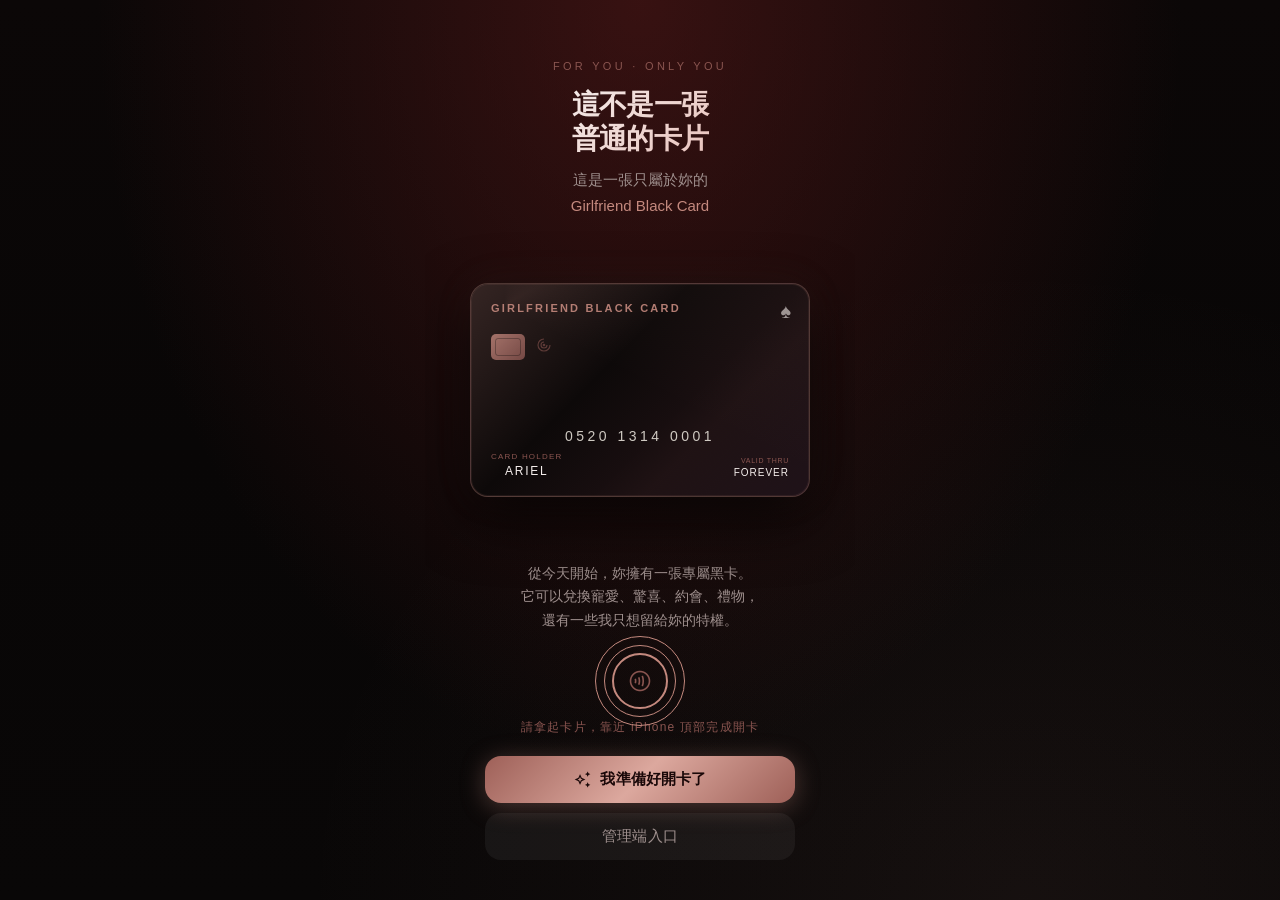
==== index.html @ 743c1f36 "Add files via upload" ====
<!DOCTYPE html>
<html lang="zh-TW">
<head>
  <meta charset="UTF-8" />
  <meta name="viewport" content="width=device-width, initial-scale=1.0, viewport-fit=cover" />
  <meta name="apple-mobile-web-app-capable" content="yes" />
  <meta name="apple-mobile-web-app-status-bar-style" content="black-translucent" />
  <meta name="apple-mobile-web-app-title" content="女友黑卡" />
  <meta name="theme-color" content="#050505" />
  <title>Girlfriend Black Card</title>
  <link rel="manifest" href="manifest.json" />
  <link rel="preconnect" href="https://fonts.googleapis.com" />
  <link rel="preconnect" href="https://fonts.gstatic.com" crossorigin />
  <link rel="stylesheet" href="https://fonts.googleapis.com/css2?family=Material+Symbols+Outlined:opsz,wght,FILL,GRAD@24,300,0,0" />
  <link rel="stylesheet" href="style.css" />
</head>
<body>
  <div id="app-shell">
    <div id="page-container"></div>
    <nav id="bottom-nav" class="hidden"></nav>
  </div>

  <div id="modal-overlay" class="hidden">
    <div id="modal-box"></div>
  </div>

  <div id="toast-container"></div>

  <script src="data.js"></script>
  <script src="app.js"></script>
</body>
</html>
---- style.css ----
/* ── Reset & Base ── */
*, *::before, *::after { box-sizing: border-box; margin: 0; padding: 0; }

:root {
  /* ── Backgrounds ── */
  --bg-primary:    #080606;
  --bg-secondary:  #100d0d;
  --bg-card:       #160f0f;
  --bg-elevated:   #1e1515;

  /* ── Rose Gold Palette ── */
  --gold:          #c4897e;   /* rose gold main */
  --gold-light:    #e8c0ba;   /* light rose gold highlight */
  --gold-dim:      #8a5550;   /* muted rose gold */
  --rose:          #d4938a;   /* rose accent (slightly brighter) */
  --rose-dim:      #7a4040;   /* deep rose */

  /* ── Text ── */
  --text-primary:  #f5eeec;
  --text-secondary:#9e8f8d;
  --text-dim:      #5a4e4d;

  /* ── Borders & Glows ── */
  --border:        rgba(196,137,126,0.22);
  --border-faint:  rgba(255,235,230,0.07);
  --glow-gold:     rgba(196,137,126,0.18);
  --glow-rose:     rgba(212,147,138,0.14);

  /* ── Status ── */
  --success:       #6abf96;
  --danger:        #e06060;

  /* ── Radii ── */
  --radius-sm:     10px;
  --radius-md:     16px;
  --radius-lg:     24px;
  --radius-xl:     32px;

  /* ── Safe Areas ── */
  --safe-top:      env(safe-area-inset-top, 0px);
  --safe-bottom:   env(safe-area-inset-bottom, 0px);
}

html, body {
  height: 100%;
  background: var(--bg-primary);
  color: var(--text-primary);
  font-family: -apple-system, BlinkMacSystemFont, "SF Pro Display", "Segoe UI", sans-serif;
  -webkit-font-smoothing: antialiased;
  overflow: hidden;
}

/* ── App Shell ── */
#app-shell {
  position: fixed;
  inset: 0;
  display: flex;
  flex-direction: column;
  align-items: center;
  background: radial-gradient(ellipse at 50% 0%, rgba(110,30,30,0.45) 0%, transparent 60%),
              radial-gradient(ellipse at 80% 100%, rgba(196,137,126,0.07) 0%, transparent 50%),
              linear-gradient(180deg, #0b0707 0%, #080606 50%, #090707 100%);
}

#page-container {
  flex: 1;
  width: 100%;
  max-width: 430px;
  overflow-y: auto;
  overflow-x: hidden;
  -webkit-overflow-scrolling: touch;
  scroll-behavior: smooth;
  padding-top: var(--safe-top);
}

#page-container::-webkit-scrollbar { display: none; }

/* ── Bottom Nav ── */
#bottom-nav {
  width: 100%;
  max-width: 430px;
  background: rgba(14,12,12,0.92);
  backdrop-filter: blur(20px);
  -webkit-backdrop-filter: blur(20px);
  border-top: 1px solid var(--border-faint);
  padding-bottom: var(--safe-bottom);
  display: flex;
  justify-content: space-around;
  align-items: center;
  z-index: 100;
}

#bottom-nav.hidden { display: none; }

.nav-item {
  flex: 1;
  display: flex;
  flex-direction: column;
  align-items: center;
  padding: 10px 0 8px;
  cursor: pointer;
  gap: 3px;
  transition: opacity 0.2s;
  -webkit-tap-highlight-color: transparent;
}

.nav-item .nav-icon { font-size: 22px; line-height: 1; }
.nav-item .nav-label { font-size: 10px; color: var(--text-dim); letter-spacing: 0.02em; }
.nav-item.active .nav-label { color: var(--gold); }
.nav-item.active .nav-icon { filter: drop-shadow(0 0 6px var(--gold)); }

/* ── Page Transitions ── */
.page {
  min-height: 100%;
  animation: fadeIn 0.35s ease;
}

@keyframes fadeIn {
  from { opacity: 0; transform: translateY(8px); }
  to   { opacity: 1; transform: translateY(0); }
}

/* ── Typography ── */
.page-title {
  font-size: 22px;
  font-weight: 700;
  color: var(--text-primary);
  letter-spacing: -0.02em;
}

.page-subtitle {
  font-size: 13px;
  color: var(--text-secondary);
  line-height: 1.5;
}

.gold-text { color: var(--gold); }
.rose-text { color: var(--rose); }
.dim-text  { color: var(--text-dim); }

/* ── Cards ── */
.card {
  background: var(--bg-card);
  border: 1px solid var(--border-faint);
  border-radius: var(--radius-lg);
  padding: 20px;
}

.card-elevated {
  background: var(--bg-elevated);
  border: 1px solid var(--border);
  border-radius: var(--radius-lg);
  padding: 20px;
}

/* ── Buttons ── */
.btn {
  display: inline-flex;
  align-items: center;
  justify-content: center;
  gap: 8px;
  padding: 14px 24px;
  border-radius: var(--radius-md);
  font-size: 15px;
  font-weight: 600;
  cursor: pointer;
  border: none;
  outline: none;
  transition: transform 0.12s, opacity 0.12s, box-shadow 0.2s;
  -webkit-tap-highlight-color: transparent;
  letter-spacing: 0.01em;
  width: 100%;
}

.btn:active { transform: scale(0.97); opacity: 0.9; }

.btn-primary {
  background: linear-gradient(135deg, #9e6058 0%, #dca89e 50%, #9e6058 100%);
  color: #1a0808;
  box-shadow: 0 4px 24px rgba(196,137,126,0.35);
}
.btn-primary:hover { box-shadow: 0 6px 32px rgba(196,137,126,0.5); }

.btn-secondary {
  background: transparent;
  border: 1px solid var(--border);
  color: var(--gold);
}

.btn-ghost {
  background: rgba(255,255,255,0.05);
  color: var(--text-secondary);
  font-weight: 500;
}

.btn-danger {
  background: linear-gradient(135deg, #8b1a1a 0%, #e05555 100%);
  color: #fff;
  box-shadow: 0 4px 20px rgba(224,85,85,0.25);
}

.btn-sm {
  padding: 9px 16px;
  font-size: 13px;
  border-radius: var(--radius-sm);
  width: auto;
}

/* ── Inputs ── */
.input-group { display: flex; flex-direction: column; gap: 8px; }
.input-label { font-size: 12px; color: var(--text-dim); letter-spacing: 0.05em; text-transform: uppercase; }

.input-field {
  background: rgba(255,255,255,0.04);
  border: 1px solid var(--border-faint);
  border-radius: var(--radius-md);
  padding: 14px 16px;
  color: var(--text-primary);
  font-size: 16px;
  font-family: inherit;
  outline: none;
  transition: border-color 0.2s, box-shadow 0.2s;
  width: 100%;
}

.input-field:focus {
  border-color: var(--gold-dim);
  box-shadow: 0 0 0 3px rgba(196,137,126,0.1);
}

.input-field::placeholder { color: var(--text-dim); }

select.input-field { appearance: none; -webkit-appearance: none; }

/* ── Black Card Component ── */
.black-card {
  position: relative;
  width: 100%;
  max-width: 340px;
  aspect-ratio: 1.586;
  border-radius: 18px;
  background: linear-gradient(135deg, #1a1212 0%, #0d0909 40%, #1c1012 70%, #110810 100%);
  border: 1px solid rgba(196,137,126,0.35);
  box-shadow:
    0 0 0 1px rgba(196,137,126,0.1) inset,
    0 20px 60px rgba(0,0,0,0.8),
    0 0 40px rgba(196,137,126,0.08);
  overflow: hidden;
  cursor: default;
  animation: cardFloat 4s ease-in-out infinite;
  margin: 0 auto;
}

@keyframes cardFloat {
  0%, 100% { transform: translateY(0px) rotate(-0.5deg); }
  50%       { transform: translateY(-6px) rotate(0.5deg); }
}

.black-card::before {
  content: '';
  position: absolute;
  inset: 0;
  background: linear-gradient(135deg,
    rgba(196,137,126,0.16) 0%,
    transparent 40%,
    transparent 60%,
    rgba(196,137,126,0.08) 100%
  );
  border-radius: inherit;
}

.black-card::after {
  content: '';
  position: absolute;
  top: -50%;
  left: -50%;
  width: 200%;
  height: 200%;
  background: conic-gradient(
    from 0deg at 30% 30%,
    transparent 0deg,
    rgba(196,137,126,0.06) 60deg,
    transparent 120deg
  );
  animation: shimmer 6s linear infinite;
}

@keyframes shimmer {
  from { transform: rotate(0deg); }
  to   { transform: rotate(360deg); }
}

.card-logo {
  position: absolute;
  top: 18px;
  left: 20px;
  font-size: 11px;
  letter-spacing: 0.2em;
  color: var(--gold);
  font-weight: 700;
  text-transform: uppercase;
  opacity: 0.9;
}

.card-chip {
  position: absolute;
  top: 50px;
  left: 20px;
  width: 34px;
  height: 26px;
  background: linear-gradient(135deg, #c4897e 0%, #8a5550 100%);
  border-radius: 5px;
  opacity: 0.8;
}

.card-chip::after {
  content: '';
  position: absolute;
  inset: 4px;
  border: 1px solid rgba(0,0,0,0.3);
  border-radius: 3px;
}

.card-nfc {
  position: absolute;
  top: 52px;
  left: 64px;
  color: var(--gold-dim);
  opacity: 0.6;
  font-size: 18px;
}

.card-number {
  position: absolute;
  bottom: 52px;
  left: 20px;
  right: 20px;
  font-size: 14px;
  letter-spacing: 0.25em;
  color: rgba(240,235,226,0.85);
  font-variant-numeric: tabular-nums;
  font-weight: 300;
}

.card-footer {
  position: absolute;
  bottom: 18px;
  left: 20px;
  right: 20px;
  display: flex;
  justify-content: space-between;
  align-items: flex-end;
}

.card-holder-label {
  font-size: 8px;
  letter-spacing: 0.15em;
  color: var(--gold-dim);
  text-transform: uppercase;
  margin-bottom: 3px;
}

.card-holder-name {
  font-size: 12px;
  letter-spacing: 0.15em;
  color: var(--text-primary);
  font-weight: 500;
  text-transform: uppercase;
}

.card-valid {
  text-align: right;
}

.card-valid-label {
  font-size: 7px;
  letter-spacing: 0.1em;
  color: var(--gold-dim);
  text-transform: uppercase;
  margin-bottom: 3px;
}

.card-valid-date {
  font-size: 10px;
  letter-spacing: 0.1em;
  color: var(--text-primary);
}

.card-brand {
  position: absolute;
  top: 16px;
  right: 18px;
  font-size: 20px;
  opacity: 0.6;
}

.card-tap-hint {
  position: absolute;
  bottom: 16px;
  left: 50%;
  transform: translateX(-50%);
  font-size: 8px;
  letter-spacing: 0.2em;
  color: var(--gold-dim);
  text-transform: uppercase;
  white-space: nowrap;
}

/* ── Welcome Page ── */
.welcome-page {
  display: flex;
  flex-direction: column;
  align-items: center;
  justify-content: space-between;
  min-height: 100dvh;
  padding: 60px 28px 40px;
  text-align: center;
  gap: 32px;
}

.welcome-eyebrow {
  font-size: 11px;
  letter-spacing: 0.3em;
  color: var(--gold-dim);
  text-transform: uppercase;
  margin-bottom: 16px;
}

.welcome-title {
  font-size: 28px;
  font-weight: 700;
  line-height: 1.2;
  letter-spacing: -0.03em;
  background: linear-gradient(135deg, var(--text-primary) 0%, var(--gold-light) 100%);
  -webkit-background-clip: text;
  -webkit-text-fill-color: transparent;
  background-clip: text;
}

.welcome-desc {
  font-size: 15px;
  color: var(--text-secondary);
  line-height: 1.7;
  margin-top: 12px;
}

.welcome-tap-hint {
  display: flex;
  flex-direction: column;
  align-items: center;
  gap: 10px;
  color: var(--gold-dim);
  font-size: 12px;
  letter-spacing: 0.1em;
}

.nfc-pulse {
  width: 56px;
  height: 56px;
  border-radius: 50%;
  border: 2px solid var(--gold);
  display: flex;
  align-items: center;
  justify-content: center;
  font-size: 24px;
  position: relative;
  animation: pulse 2s ease-in-out infinite;
}

.nfc-pulse::before, .nfc-pulse::after {
  content: '';
  position: absolute;
  border-radius: 50%;
  border: 1px solid var(--gold);
  animation: ripple 2s ease-out infinite;
}

.nfc-pulse::before { width: 72px; height: 72px; animation-delay: 0.3s; }
.nfc-pulse::after  { width: 90px; height: 90px; animation-delay: 0.6s; }

@keyframes pulse {
  0%, 100% { box-shadow: 0 0 0 0 rgba(196,137,126,0.5); }
  50%       { box-shadow: 0 0 0 12px rgba(196,137,126,0); }
}

@keyframes ripple {
  0%   { opacity: 0.6; transform: scale(1); }
  100% { opacity: 0; transform: scale(1.4); }
}

/* ── NFC Tap Page ── */
.tap-page {
  display: flex;
  flex-direction: column;
  align-items: center;
  justify-content: center;
  min-height: 100dvh;
  padding: 40px 28px;
  text-align: center;
  gap: 36px;
}

.tap-nfc-anim {
  position: relative;
  width: 100px;
  height: 100px;
  display: flex;
  align-items: center;
  justify-content: center;
}

.tap-nfc-ring {
  position: absolute;
  border-radius: 50%;
  border: 1.5px solid var(--gold);
  animation: nfc-ring 2s ease-out infinite;
}

.tap-nfc-ring:nth-child(1) { width: 40px; height: 40px; animation-delay: 0s; }
.tap-nfc-ring:nth-child(2) { width: 65px; height: 65px; animation-delay: 0.3s; }
.tap-nfc-ring:nth-child(3) { width: 90px; height: 90px; animation-delay: 0.6s; }

@keyframes nfc-ring {
  0%   { opacity: 0.8; transform: scale(0.8); }
  100% { opacity: 0; transform: scale(1.2); }
}

.tap-card-icon { font-size: 36px; position: relative; z-index: 1; }

.loading-dots { display: flex; gap: 6px; justify-content: center; }
.loading-dots span {
  width: 6px; height: 6px; background: var(--gold); border-radius: 50%;
  animation: dot-bounce 1.2s ease-in-out infinite;
}
.loading-dots span:nth-child(2) { animation-delay: 0.2s; }
.loading-dots span:nth-child(3) { animation-delay: 0.4s; }

@keyframes dot-bounce {
  0%, 80%, 100% { transform: scale(0.7); opacity: 0.4; }
  40%           { transform: scale(1); opacity: 1; }
}

/* ── Activate Page ── */
.activate-page {
  display: flex;
  flex-direction: column;
  min-height: 100dvh;
  padding: 60px 24px 40px;
  gap: 32px;
}

.activate-header { text-align: center; }
.activate-header h1 { font-size: 24px; font-weight: 700; letter-spacing: -0.02em; }
.activate-header p  { font-size: 14px; color: var(--text-secondary); margin-top: 10px; line-height: 1.6; }

/* ── App Home Page ── */
.app-page {
  padding: 20px 20px 100px;
  display: flex;
  flex-direction: column;
  gap: 20px;
}

.app-header {
  padding-top: 8px;
}

.greeting-sub  { font-size: 12px; color: var(--text-dim); letter-spacing: 0.05em; margin-bottom: 4px; }
.greeting-name { font-size: 26px; font-weight: 700; letter-spacing: -0.02em; }
.greeting-desc { font-size: 13px; color: var(--text-secondary); margin-top: 6px; line-height: 1.5; }

/* Balance Card */
.balance-card {
  background: linear-gradient(135deg, #160f10 0%, #1e1416 50%, #160f12 100%);
  border: 1px solid var(--border);
  border-radius: var(--radius-xl);
  padding: 22px 24px;
  position: relative;
  overflow: hidden;
  box-shadow: 0 8px 40px rgba(0,0,0,0.4), 0 0 0 1px rgba(196,137,126,0.06) inset;
}

.balance-card::before {
  content: '';
  position: absolute;
  top: -40px; right: -40px;
  width: 120px; height: 120px;
  border-radius: 50%;
  background: radial-gradient(circle, rgba(196,137,126,0.12) 0%, transparent 70%);
}

.balance-label { font-size: 11px; color: var(--gold-dim); letter-spacing: 0.15em; text-transform: uppercase; margin-bottom: 6px; }
.balance-amount { font-size: 36px; font-weight: 700; letter-spacing: -0.03em; color: var(--text-primary); }
.balance-currency { font-size: 18px; font-weight: 400; color: var(--gold); margin-right: 4px; }

.balance-meta {
  display: flex;
  gap: 20px;
  margin-top: 16px;
  padding-top: 16px;
  border-top: 1px solid var(--border-faint);
}

.balance-meta-item { flex: 1; }
.balance-meta-label { font-size: 10px; color: var(--text-dim); letter-spacing: 0.05em; margin-bottom: 4px; }
.balance-meta-value { font-size: 14px; color: var(--text-secondary); font-weight: 500; }

/* Quick Actions */
.quick-actions { display: grid; grid-template-columns: 1fr 1fr; gap: 10px; }

.quick-action-btn {
  background: var(--bg-card);
  border: 1px solid var(--border-faint);
  border-radius: var(--radius-md);
  padding: 16px;
  display: flex;
  flex-direction: column;
  align-items: flex-start;
  gap: 6px;
  cursor: pointer;
  transition: border-color 0.2s, background 0.2s, transform 0.12s;
  -webkit-tap-highlight-color: transparent;
}

.quick-action-btn:active { transform: scale(0.96); }
.quick-action-btn:hover  { border-color: var(--border); background: var(--bg-elevated); }

.qa-icon  { font-size: 22px; }
.qa-label { font-size: 13px; font-weight: 500; color: var(--text-primary); }

/* Recommendation */
.recommend-card {
  background: linear-gradient(135deg, rgba(196,137,126,0.1) 0%, rgba(196,137,126,0.04) 100%);
  border: 1px solid rgba(196,137,126,0.25);
  border-radius: var(--radius-lg);
  padding: 18px 20px;
  display: flex;
  align-items: center;
  justify-content: space-between;
  gap: 12px;
}

.recommend-info { flex: 1; }
.recommend-label { font-size: 10px; color: var(--rose); letter-spacing: 0.1em; text-transform: uppercase; margin-bottom: 4px; }
.recommend-title { font-size: 16px; font-weight: 600; }
.recommend-price { font-size: 13px; color: var(--text-secondary); margin-top: 3px; }

/* Recent Transactions (on home) */
.section-header {
  display: flex;
  justify-content: space-between;
  align-items: center;
  margin-bottom: 12px;
}

.section-title {
  font-size: 14px;
  font-weight: 600;
  letter-spacing: 0.02em;
  color: var(--text-secondary);
  text-transform: uppercase;
  font-size: 11px;
  letter-spacing: 0.1em;
}

.section-more {
  font-size: 12px;
  color: var(--gold-dim);
  cursor: pointer;
}

/* ── Transaction Item ── */
.txn-item {
  display: flex;
  align-items: center;
  gap: 14px;
  padding: 14px 0;
  border-bottom: 1px solid var(--border-faint);
}

.txn-item:last-child { border-bottom: none; }

.txn-icon {
  width: 40px; height: 40px;
  border-radius: 50%;
  display: flex;
  align-items: center;
  justify-content: center;
  font-size: 16px;
  flex-shrink: 0;
}

.txn-icon.topup   { background: rgba(92,191,138,0.12); }
.txn-icon.redeem  { background: rgba(196,137,126,0.12); }
.txn-icon.charge  { background: rgba(224,85,85,0.1); }
.txn-icon.benefit { background: rgba(196,137,126,0.16); }

.txn-info  { flex: 1; min-width: 0; }
.txn-title { font-size: 14px; font-weight: 500; white-space: nowrap; overflow: hidden; text-overflow: ellipsis; }
.txn-time  { font-size: 11px; color: var(--text-dim); margin-top: 2px; }
.txn-note  { font-size: 11px; color: var(--text-dim); margin-top: 1px; }

.txn-amount { text-align: right; flex-shrink: 0; }
.txn-amount .amount { font-size: 15px; font-weight: 600; }
.txn-amount .amount.positive { color: var(--success); }
.txn-amount .amount.negative { color: var(--text-primary); }
.txn-amount .amount.zero     { color: var(--text-dim); }

.txn-type-tag {
  display: inline-block;
  font-size: 10px;
  padding: 2px 7px;
  border-radius: 20px;
  margin-top: 4px;
}

.tag-topup   { background: rgba(92,191,138,0.12); color: var(--success); }
.tag-redeem  { background: rgba(196,137,126,0.12); color: var(--gold); }
.tag-charge  { background: rgba(224,85,85,0.1); color: var(--danger); }
.tag-benefit { background: rgba(196,137,126,0.18); color: var(--rose); }

/* ── Products Page ── */
.products-page {
  padding: 24px 20px 100px;
}

.products-page h1 { font-size: 22px; font-weight: 700; letter-spacing: -0.02em; margin-bottom: 4px; }
.products-page .subtitle { font-size: 13px; color: var(--text-secondary); margin-bottom: 20px; }

.products-grid { display: flex; flex-direction: column; gap: 12px; }

.product-card {
  background: var(--bg-card);
  border: 1px solid var(--border-faint);
  border-radius: var(--radius-lg);
  padding: 18px;
  display: flex;
  align-items: center;
  gap: 14px;
  transition: border-color 0.2s;
}

.product-card:hover { border-color: var(--border); }

.product-emoji {
  width: 52px; height: 52px;
  background: rgba(255,255,255,0.04);
  border-radius: var(--radius-md);
  display: flex;
  align-items: center;
  justify-content: center;
  font-size: 26px;
  flex-shrink: 0;
}

.product-info { flex: 1; min-width: 0; }
.product-title { font-size: 15px; font-weight: 600; margin-bottom: 3px; }
.product-desc  { font-size: 12px; color: var(--text-secondary); }

.product-right { display: flex; flex-direction: column; align-items: flex-end; gap: 8px; flex-shrink: 0; }

.product-type {
  font-size: 10px;
  padding: 3px 8px;
  border-radius: 20px;
  background: rgba(196,137,126,0.1);
  color: var(--gold-dim);
}

.product-price { font-size: 15px; font-weight: 600; color: var(--gold); }
.product-price.free { color: var(--rose); }

/* ── Transactions Page ── */
.transactions-page { padding: 24px 20px 100px; }
.transactions-page h1 { font-size: 22px; font-weight: 700; letter-spacing: -0.02em; margin-bottom: 20px; }

/* ── Card Info Page ── */
.card-page {
  padding: 24px 20px 100px;
  display: flex;
  flex-direction: column;
  gap: 20px;
}

.card-page h1 { font-size: 22px; font-weight: 700; letter-spacing: -0.02em; }

.info-list { display: flex; flex-direction: column; gap: 0; }

.info-row {
  display: flex;
  justify-content: space-between;
  align-items: center;
  padding: 14px 0;
  border-bottom: 1px solid var(--border-faint);
}
.info-row:last-child { border-bottom: none; }
.info-row-label { font-size: 13px; color: var(--text-dim); }
.info-row-value { font-size: 13px; color: var(--text-primary); font-weight: 500; text-align: right; }
.status-active { color: var(--success); }

/* ── Daily Benefit Page ── */
.daily-page {
  display: flex;
  flex-direction: column;
  align-items: center;
  justify-content: center;
  min-height: 100dvh;
  padding: 40px 24px;
  text-align: center;
  gap: 28px;
}

.daily-icon { font-size: 72px; animation: cardFloat 3s ease-in-out infinite; }

.daily-title { font-size: 24px; font-weight: 700; letter-spacing: -0.02em; }
.daily-desc  { font-size: 14px; color: var(--text-secondary); line-height: 1.6; }

.praise-box {
  background: linear-gradient(135deg, rgba(196,137,126,0.1) 0%, rgba(196,137,126,0.04) 100%);
  border: 1px solid rgba(196,137,126,0.25);
  border-radius: var(--radius-lg);
  padding: 20px 24px;
  font-size: 16px;
  color: var(--text-primary);
  line-height: 1.6;
  font-style: italic;
  width: 100%;
}

.daily-claimed {
  font-size: 14px;
  color: var(--success);
}

/* ── PWA Guide Page ── */
.pwa-page {
  padding: 32px 20px 40px;
  display: flex;
  flex-direction: column;
  gap: 20px;
}

.pwa-page h1 { font-size: 22px; font-weight: 700; letter-spacing: -0.02em; margin-bottom: 4px; }
.pwa-page .subtitle { font-size: 13px; color: var(--text-secondary); margin-bottom: 8px; }

.step-card {
  background: var(--bg-card);
  border: 1px solid var(--border-faint);
  border-radius: var(--radius-lg);
  padding: 18px 20px;
  display: flex;
  gap: 14px;
  align-items: flex-start;
}

.step-number {
  width: 28px; height: 28px;
  border-radius: 50%;
  background: linear-gradient(135deg, var(--gold-dim) 0%, var(--gold) 100%);
  color: #1a0808;
  font-size: 13px;
  font-weight: 700;
  display: flex;
  align-items: center;
  justify-content: center;
  flex-shrink: 0;
}

.step-text { font-size: 14px; color: var(--text-secondary); line-height: 1.5; padding-top: 3px; }
.step-text strong { color: var(--text-primary); }

/* ── Success Page ── */
.success-page {
  display: flex;
  flex-direction: column;
  align-items: center;
  justify-content: center;
  min-height: 100dvh;
  padding: 40px 24px;
  text-align: center;
  gap: 28px;
}

.success-icon {
  width: 80px; height: 80px;
  border-radius: 50%;
  background: linear-gradient(135deg, rgba(92,191,138,0.15) 0%, rgba(92,191,138,0.05) 100%);
  border: 2px solid var(--success);
  display: flex;
  align-items: center;
  justify-content: center;
  font-size: 36px;
  animation: successPop 0.5s cubic-bezier(0.34,1.56,0.64,1);
}

@keyframes successPop {
  from { transform: scale(0); opacity: 0; }
  to   { transform: scale(1); opacity: 1; }
}

.success-icon.gold-icon {
  background: linear-gradient(135deg, rgba(196,137,126,0.18) 0%, rgba(196,137,126,0.06) 100%);
  border-color: var(--gold);
}

.success-title { font-size: 26px; font-weight: 700; letter-spacing: -0.02em; }
.success-desc  { font-size: 15px; color: var(--text-secondary); line-height: 1.6; }
.success-detail { font-size: 13px; color: var(--text-dim); }

.success-actions { display: flex; flex-direction: column; gap: 10px; width: 100%; }

/* ── Admin Pages ── */
.admin-page {
  padding: 24px 20px 40px;
  display: flex;
  flex-direction: column;
  gap: 20px;
}

.admin-header {
  padding-bottom: 4px;
}

.admin-eyebrow {
  font-size: 10px;
  letter-spacing: 0.2em;
  color: var(--gold-dim);
  text-transform: uppercase;
  margin-bottom: 4px;
}

.admin-title { font-size: 22px; font-weight: 700; letter-spacing: -0.02em; }
.admin-subtitle { font-size: 13px; color: var(--text-secondary); margin-top: 4px; }

.admin-summary {
  display: grid;
  grid-template-columns: 1fr 1fr;
  gap: 10px;
}

.summary-chip {
  background: var(--bg-card);
  border: 1px solid var(--border-faint);
  border-radius: var(--radius-md);
  padding: 14px 16px;
}

.summary-chip-label { font-size: 10px; color: var(--text-dim); letter-spacing: 0.05em; margin-bottom: 4px; }
.summary-chip-value { font-size: 16px; font-weight: 600; color: var(--text-primary); }
.summary-chip-value.gold  { color: var(--gold); }
.summary-chip-value.green { color: var(--success); }

.admin-actions { display: grid; grid-template-columns: 1fr 1fr; gap: 10px; }

.admin-action-card {
  background: var(--bg-card);
  border: 1px solid var(--border-faint);
  border-radius: var(--radius-lg);
  padding: 18px 16px;
  display: flex;
  flex-direction: column;
  gap: 8px;
  cursor: pointer;
  transition: border-color 0.2s, transform 0.12s;
  -webkit-tap-highlight-color: transparent;
}

.admin-action-card:active { transform: scale(0.96); }
.admin-action-card:hover  { border-color: var(--border); }

.aac-icon  { font-size: 26px; }
.aac-label { font-size: 14px; font-weight: 600; }
.aac-desc  { font-size: 11px; color: var(--text-dim); }

.quick-amounts {
  display: flex;
  flex-wrap: wrap;
  gap: 8px;
  margin-top: 4px;
}

.quick-amount-btn {
  padding: 9px 16px;
  background: rgba(196,137,126,0.1);
  border: 1px solid var(--border);
  border-radius: var(--radius-sm);
  color: var(--gold);
  font-size: 14px;
  font-weight: 500;
  cursor: pointer;
  transition: background 0.2s, transform 0.1s;
  -webkit-tap-highlight-color: transparent;
}

.quick-amount-btn:active { transform: scale(0.95); }
.quick-amount-btn:hover  { background: rgba(196,137,126,0.18); }

/* Filter Tabs */
.filter-tabs { display: flex; gap: 8px; flex-wrap: wrap; margin-bottom: 16px; }

.filter-tab {
  padding: 6px 14px;
  border-radius: 20px;
  font-size: 12px;
  cursor: pointer;
  background: var(--bg-card);
  border: 1px solid var(--border-faint);
  color: var(--text-secondary);
  transition: all 0.2s;
  -webkit-tap-highlight-color: transparent;
}

.filter-tab.active {
  background: rgba(196,137,126,0.12);
  border-color: var(--gold-dim);
  color: var(--gold);
}

/* ── Modal ── */
#modal-overlay {
  position: fixed;
  inset: 0;
  background: rgba(0,0,0,0.75);
  backdrop-filter: blur(8px);
  -webkit-backdrop-filter: blur(8px);
  z-index: 1000;
  display: flex;
  align-items: flex-end;
  justify-content: center;
  padding-bottom: var(--safe-bottom);
  animation: modalBgIn 0.25s ease;
}

@keyframes modalBgIn {
  from { opacity: 0; }
  to   { opacity: 1; }
}

#modal-overlay.hidden { display: none; }

#modal-box {
  background: var(--bg-elevated);
  border: 1px solid var(--border-faint);
  border-radius: var(--radius-xl) var(--radius-xl) 0 0;
  padding: 28px 24px;
  width: 100%;
  max-width: 430px;
  animation: modalSlideUp 0.3s cubic-bezier(0.34,1.2,0.64,1);
}

@keyframes modalSlideUp {
  from { transform: translateY(60px); opacity: 0; }
  to   { transform: translateY(0); opacity: 1; }
}

.modal-handle {
  width: 36px; height: 4px;
  background: var(--text-dim);
  border-radius: 2px;
  margin: 0 auto 20px;
  opacity: 0.4;
}

.modal-title { font-size: 18px; font-weight: 700; margin-bottom: 10px; }
.modal-desc  { font-size: 14px; color: var(--text-secondary); line-height: 1.6; margin-bottom: 20px; }
.modal-actions { display: flex; flex-direction: column; gap: 10px; }

/* ── Toast ── */
#toast-container {
  position: fixed;
  top: max(var(--safe-top), 20px);
  left: 50%;
  transform: translateX(-50%);
  z-index: 2000;
  display: flex;
  flex-direction: column;
  gap: 8px;
  pointer-events: none;
  width: calc(100% - 40px);
  max-width: 390px;
}

.toast {
  background: var(--bg-elevated);
  border: 1px solid var(--border-faint);
  border-radius: var(--radius-md);
  padding: 12px 16px;
  font-size: 14px;
  color: var(--text-primary);
  display: flex;
  align-items: center;
  gap: 10px;
  animation: toastIn 0.3s ease, toastOut 0.3s ease 2.5s forwards;
  box-shadow: 0 8px 32px rgba(0,0,0,0.4);
}

.toast.success { border-color: rgba(92,191,138,0.3); }
.toast.error   { border-color: rgba(224,85,85,0.3); }

@keyframes toastIn  { from { opacity: 0; transform: translateY(-10px); } to { opacity: 1; transform: translateY(0); } }
@keyframes toastOut { from { opacity: 1; } to { opacity: 0; transform: translateY(-10px); } }

/* ── Form Utilities ── */
.form-section { display: flex; flex-direction: column; gap: 14px; }
.form-row { display: flex; flex-direction: column; gap: 6px; }

/* ── Divider ── */
.divider {
  height: 1px;
  background: var(--border-faint);
  margin: 4px 0;
}

/* ── Back Button ── */
.back-btn {
  display: inline-flex;
  align-items: center;
  gap: 6px;
  color: var(--gold-dim);
  font-size: 14px;
  cursor: pointer;
  padding: 8px 0;
  -webkit-tap-highlight-color: transparent;
}

.back-btn:active { opacity: 0.7; }

/* ── Scroll Container ── */
.scroll-container {
  padding-top: var(--safe-top);
}

/* ── Material Symbols ── */
.material-symbols-outlined {
  font-family: 'Material Symbols Outlined';
  font-weight: normal;
  font-style: normal;
  line-height: 1;
  letter-spacing: normal;
  text-transform: none;
  display: inline-block;
  white-space: nowrap;
  word-wrap: normal;
  direction: ltr;
  font-feature-settings: 'liga';
  -webkit-font-smoothing: antialiased;
  font-variation-settings: 'FILL' 0, 'wght' 300, 'GRAD' 0, 'opsz' 24;
  vertical-align: middle;
  user-select: none;
}

/* Glyph sizing follows its icon container */
.nav-icon .material-symbols-outlined        { font-size: 23px; }
.qa-icon .material-symbols-outlined          { font-size: 24px; }
.aac-icon .material-symbols-outlined         { font-size: 26px; }
.txn-icon .material-symbols-outlined         { font-size: 19px; }
.daily-icon .material-symbols-outlined       { font-size: 64px; }
.success-icon .material-symbols-outlined     { font-size: 38px; }
.nfc-pulse .material-symbols-outlined        { font-size: 26px; }
.tap-card-icon .material-symbols-outlined    { font-size: 38px; }
.recommend-title .material-symbols-outlined  { font-size: 18px; color: var(--rose); margin-right: 2px; }
.product-emoji .material-symbols-outlined    { font-size: 26px; color: var(--gold); }
.btn .material-symbols-outlined              { font-size: 19px; }

/* ── Benefits / Privileges ── */
.benefit-intro {
  display: flex;
  align-items: center;
  gap: 10px;
}
.benefit-intro .bi-ico { font-size: 22px; color: var(--gold); }
.benefit-intro h2 { font-size: 18px; font-weight: 700; letter-spacing: -0.01em; }
.benefit-intro p  { font-size: 12px; color: var(--text-sub, var(--text-secondary)); margin-top: 2px; }

.benefit-section { margin-bottom: 4px; }

.benefit-sec-head {
  display: flex;
  align-items: center;
  gap: 10px;
  margin: 8px 2px 10px;
}
.benefit-sec-head .bs-ico { font-size: 20px; color: var(--gold); line-height: 1; }
.benefit-sec-title { font-size: 14px; font-weight: 600; }
.benefit-sec-sub {
  font-size: 9px;
  letter-spacing: 0.12em;
  text-transform: uppercase;
  color: var(--text-dim);
  margin-top: 1px;
}

.benefit-list {
  background: var(--bg-card);
  border: 1px solid var(--border-faint);
  border-radius: var(--radius-lg);
  padding: 2px 16px;
}

.benefit-row {
  display: flex;
  align-items: center;
  gap: 12px;
  padding: 13px 0;
  border-bottom: 1px solid var(--border-faint);
}
.benefit-row:last-child { border-bottom: none; }
.benefit-row.used-up { opacity: 0.4; }

.benefit-ico {
  width: 38px; height: 38px;
  border-radius: 50%;
  background: rgba(196,137,126,0.12);
  display: flex;
  align-items: center;
  justify-content: center;
  color: var(--gold);
  flex-shrink: 0;
}
.benefit-ico .material-symbols-outlined { font-size: 20px; }

.benefit-main { flex: 1; min-width: 0; }
.benefit-title { font-size: 14px; font-weight: 500; }
.benefit-status { font-size: 11px; color: var(--text-dim); margin-top: 2px; line-height: 1.4; }

.benefit-action { flex-shrink: 0; }

.benefit-badge {
  display: inline-block;
  font-size: 11px;
  padding: 5px 11px;
  border-radius: 20px;
  background: rgba(196,137,126,0.1);
  color: var(--gold-dim);
  border: 1px solid var(--border);
  white-space: nowrap;
}
.benefit-badge.dim {
  color: var(--text-dim);
  border-color: var(--border-faint);
  background: transparent;
}
.benefit-badge.always {
  color: var(--gold);
  background: rgba(196,137,126,0.08);
}

/* perk transaction styling (reuses benefit type) */
.txn-icon.perk   { background: rgba(196,137,126,0.16); }
.tag-perk        { background: rgba(196,137,126,0.18); color: var(--rose); }

/* ── Wallet Hero (home card + balance) ── */
.black-card::before, .black-card::after { pointer-events: none; }
.black-card.static { animation: none; transform: none; }

.wallet-hero { display: flex; flex-direction: column; gap: 12px; }

.card-balance {
  position: absolute;
  top: 82px; left: 20px; right: 18px;
  z-index: 2;
}
.card-balance-label {
  font-size: 9px;
  letter-spacing: 0.18em;
  text-transform: uppercase;
  color: var(--gold-dim);
  margin-bottom: 6px;
}
.card-balance-amount {
  font-size: 28px;
  font-weight: 700;
  letter-spacing: -0.02em;
  color: var(--text-primary);
  display: flex;
  align-items: center;
  gap: 10px;
  line-height: 1;
}
.card-balance-amount .cb-curr {
  font-size: 15px;
  color: var(--gold);
  font-weight: 400;
}
.card-balance-chevron {
  width: 28px; height: 28px;
  border-radius: 50%;
  background: rgba(255,255,255,0.08);
  border: 1px solid var(--border-faint);
  display: inline-flex;
  align-items: center;
  justify-content: center;
  color: var(--gold-light);
  cursor: pointer;
  -webkit-tap-highlight-color: transparent;
}
.card-balance-chevron .material-symbols-outlined { font-size: 18px; transition: transform 0.3s; }
.card-balance-chevron.open .material-symbols-outlined { transform: rotate(180deg); }

.card-benefits-pill {
  display: inline-flex;
  align-items: center;
  gap: 3px;
  padding: 7px 11px;
  border-radius: 20px;
  background: rgba(196,137,126,0.16);
  border: 1px solid var(--border);
  color: var(--gold-light);
  font-size: 11px;
  font-weight: 600;
  cursor: pointer;
  white-space: nowrap;
  z-index: 2;
  -webkit-tap-highlight-color: transparent;
}
.card-benefits-pill .material-symbols-outlined { font-size: 15px; }

.cashback-panel { max-height: 0; overflow: hidden; transition: max-height 0.4s ease; }
.cashback-panel.open { max-height: 460px; }
.cashback-inner {
  background: var(--bg-card);
  border: 1px solid var(--border-faint);
  border-radius: var(--radius-lg);
  padding: 6px 18px;
}
.cashback-head {
  font-size: 10px;
  letter-spacing: 0.12em;
  text-transform: uppercase;
  color: var(--text-dim);
  padding: 14px 0 4px;
}
.cashback-row {
  display: flex;
  align-items: center;
  gap: 12px;
  padding: 12px 0;
  border-bottom: 1px solid var(--border-faint);
}
.cashback-row:last-child { border-bottom: none; }
.cb-ico {
  width: 34px; height: 34px;
  border-radius: 50%;
  background: rgba(196,137,126,0.12);
  display: flex;
  align-items: center;
  justify-content: center;
  color: var(--gold);
  flex-shrink: 0;
}
.cb-ico .material-symbols-outlined { font-size: 18px; }
.cb-name { flex: 1; font-size: 14px; }
.cb-amt  { font-size: 15px; font-weight: 600; color: var(--gold); }

/* ── Benefits Page ── */
.benefits-page { padding: 24px 20px 100px; display: flex; flex-direction: column; gap: 16px; }
.benefits-page h1 { font-size: 22px; font-weight: 700; letter-spacing: -0.02em; }
.benefits-page .subtitle { font-size: 13px; color: var(--text-secondary); margin-top: -10px; }
.benefits-page .filter-tabs { margin-bottom: 4px; }

/* ── NFC Tap (感應示意) ── */
.tap-screen {
  display: flex;
  flex-direction: column;
  align-items: center;
  justify-content: center;
  min-height: 100dvh;
  padding: 48px 28px 40px;
  text-align: center;
  gap: 26px;
}
.nfc-anim {
  position: relative;
  width: 110px; height: 110px;
  display: flex; align-items: center; justify-content: center;
}
.nfc-ring {
  position: absolute;
  border-radius: 50%;
  border: 1.5px solid var(--gold);
  animation: nfcPulse 2s ease-out infinite;
}
.nfc-ring:nth-child(1) { width: 40px; height: 40px; animation-delay: 0s; }
.nfc-ring:nth-child(2) { width: 68px; height: 68px; animation-delay: 0.3s; }
.nfc-ring:nth-child(3) { width: 96px; height: 96px; animation-delay: 0.6s; }
@keyframes nfcPulse {
  0%   { opacity: 0.9; transform: scale(0.8); }
  100% { opacity: 0; transform: scale(1.2); }
}
.nfc-center { position: relative; z-index: 1; color: var(--gold-light); }
.nfc-center .material-symbols-outlined { font-size: 40px; }

.tap-title { font-size: 22px; font-weight: 700; letter-spacing: -0.02em; line-height: 1.3; }
.tap-sub   { font-size: 14px; color: var(--text-secondary); line-height: 1.6; }
.tap-hint  { font-size: 12px; color: var(--text-dim); line-height: 1.5; }

.tap-detail-box {
  width: 100%;
  background: linear-gradient(135deg, rgba(196,137,126,0.1) 0%, rgba(196,137,126,0.04) 100%);
  border: 1px solid rgba(196,137,126,0.25);
  border-radius: var(--radius-lg);
  padding: 16px 20px;
}
.tap-detail-row {
  display: flex; justify-content: space-between; align-items: center;
  padding: 7px 0; border-bottom: 1px solid var(--border-faint);
}
.tap-detail-row:last-child { border-bottom: none; }
.tap-detail-label { font-size: 12px; color: var(--text-dim); }
.tap-detail-value { font-size: 14px; font-weight: 600; }

.tap-countdown {
  font-size: 12px;
  color: var(--gold-dim);
  letter-spacing: 0.04em;
}
.tap-actions { width: 100%; display: flex; flex-direction: column; gap: 10px; }

/* ── Page header + reload button ── */
.page-head {
  display: flex;
  justify-content: space-between;
  align-items: flex-start;
  gap: 12px;
  margin-bottom: 16px;
}
.page-head h1 { margin-bottom: 4px; }
.page-head .subtitle { margin-bottom: 0; }
.page-head .admin-header { margin-bottom: 0; }

.reload-btn {
  flex-shrink: 0;
  width: 40px; height: 40px;
  border-radius: 50%;
  background: var(--bg-card);
  border: 1px solid var(--border-faint);
  color: var(--gold);
  display: flex;
  align-items: center;
  justify-content: center;
  cursor: pointer;
  -webkit-tap-highlight-color: transparent;
  transition: border-color 0.2s, transform 0.1s;
  margin-top: 2px;
}
.reload-btn:active { transform: scale(0.92); }
.reload-btn:hover { border-color: var(--border); }
.reload-btn .material-symbols-outlined { font-size: 20px; }
.reload-btn.spinning .material-symbols-outlined { animation: reloadSpin 0.8s linear infinite; }
@keyframes reloadSpin { to { transform: rotate(360deg); } }

/* ── 支付密碼 PIN ── */
.pin-screen {
  display: flex;
  flex-direction: column;
  align-items: center;
  min-height: 100dvh;
  padding: 20px 28px 40px;
  gap: 22px;
  text-align: center;
}
.pin-screen .back-btn { align-self: flex-start; }
.pin-head { display: flex; flex-direction: column; align-items: center; gap: 12px; margin-top: 30px; }
.pin-lock-circle {
  width: 64px; height: 64px;
  border-radius: 50%;
  background: rgba(196,137,126,0.12);
  border: 1px solid var(--border);
  display: flex; align-items: center; justify-content: center;
  color: var(--gold);
}
.pin-lock-circle .material-symbols-outlined { font-size: 30px; }
.pin-title { font-size: 20px; font-weight: 700; letter-spacing: -0.01em; }
.pin-sub { font-size: 13px; color: var(--text-secondary); line-height: 1.6; }
.pin-field {
  width: 210px;
  margin-top: 8px;
  text-align: center;
  font-size: 30px;
  letter-spacing: 20px;
  padding: 14px 0 14px 20px;
  background: rgba(255,255,255,0.05);
  border: 1px solid var(--border);
  border-radius: var(--radius-md);
  color: var(--text-primary);
  outline: none;
  caret-color: var(--gold);
  -webkit-text-security: disc;
  text-security: disc;
  font-family: inherit;
}
.pin-field:focus { border-color: var(--gold-dim); box-shadow: 0 0 0 3px rgba(196,137,126,0.1); }
.pin-field.shake { animation: pinShake 0.45s; }
@keyframes pinShake {
  0%, 100% { transform: translateX(0); }
  20%, 60% { transform: translateX(-8px); }
  40%, 80% { transform: translateX(8px); }
}
.pin-err { font-size: 13px; color: var(--danger); min-height: 18px; }
.pin-hint {
  font-size: 12px; color: var(--text-dim);
  display: inline-flex; align-items: center; gap: 5px;
  margin-top: auto;
}
.pin-hint .material-symbols-outlined { font-size: 15px; }

/* ── Admin Cashback (儲值 / 扣款) ── */
.seg-toggle {
  display: flex;
  background: var(--bg-card);
  border: 1px solid var(--border-faint);
  border-radius: var(--radius-md);
  padding: 4px;
  gap: 4px;
}
.seg-btn {
  flex: 1;
  padding: 11px 0;
  text-align: center;
  font-size: 14px;
  font-weight: 600;
  color: var(--text-secondary);
  border-radius: calc(var(--radius-md) - 4px);
  cursor: pointer;
  -webkit-tap-highlight-color: transparent;
  transition: background 0.2s, color 0.2s;
}
.seg-btn.active.store  { background: linear-gradient(135deg, #4a7a5e 0%, #6abf96 100%); color: #07140d; }
.seg-btn.active.charge { background: linear-gradient(135deg, #7a2020 0%, #e06060 100%); color: #fff; }

.pool-grid { display: grid; grid-template-columns: 1fr 1fr; gap: 10px; }
.pool-card {
  background: var(--bg-card);
  border: 1px solid var(--border-faint);
  border-radius: var(--radius-md);
  padding: 14px;
  cursor: pointer;
  -webkit-tap-highlight-color: transparent;
  transition: border-color 0.2s, background 0.2s;
}
.pool-card.active { border-color: var(--gold); background: rgba(196,137,126,0.08); }
.pool-card-top { display: flex; align-items: center; gap: 8px; }
.pool-card-top .material-symbols-outlined { font-size: 20px; color: var(--gold); }
.pool-card-name { font-size: 13px; font-weight: 600; }
.pool-card-bal { font-size: 12px; color: var(--gold-dim); margin-top: 6px; }
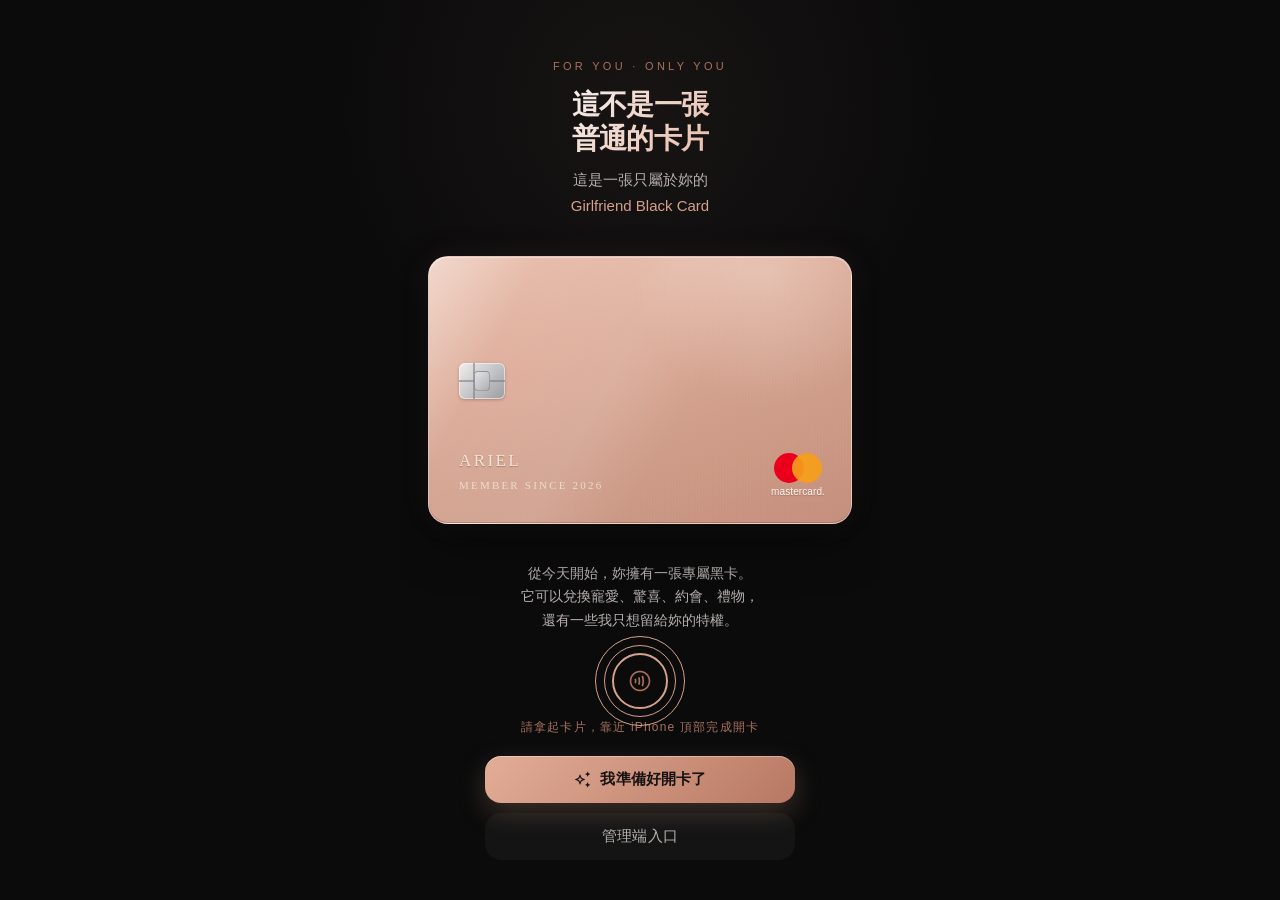
==== commit 01056ce8: "Add files via upload" ====
--- a/index.html
+++ b/index.html
@@ -7,7 +7,10 @@
   <meta name="apple-mobile-web-app-status-bar-style" content="black-translucent" />
   <meta name="apple-mobile-web-app-title" content="女友黑卡" />
   <meta name="theme-color" content="#050505" />
-  <title>Girlfriend Black Card</title>
+  <title>J Bank</title>
+  <link rel="icon" type="image/png" sizes="512x512" href="icons/icon-j-512.png" />
+  <link rel="icon" type="image/png" sizes="180x180" href="icons/icon-j-180.png" />
+  <link rel="apple-touch-icon" href="icons/icon-j-180.png" />
   <link rel="manifest" href="manifest.json" />
   <link rel="preconnect" href="https://fonts.googleapis.com" />
   <link rel="preconnect" href="https://fonts.gstatic.com" crossorigin />
--- a/style.css
+++ b/style.css
@@ -2,39 +2,48 @@
 *, *::before, *::after { box-sizing: border-box; margin: 0; padding: 0; }
 
 :root {
-  /* ── Backgrounds ── */
-  --bg-primary:    #080606;
-  --bg-secondary:  #100d0d;
-  --bg-card:       #160f0f;
-  --bg-elevated:   #1e1515;
+  /* ── Backgrounds（暖石墨黑，非純黑）── */
+  --bg-primary:    #0B0B0C;
+  --bg-secondary:  #111112;
+  --bg-card:       #171516;
+  --bg-elevated:   #1C1A1B;
+
+  /* ── Surfaces（深色半透明玻璃）── */
+  --surface:       rgba(255,255,255,0.035);
+  --surface-hover: rgba(255,255,255,0.06);
 
   /* ── Rose Gold Palette ── */
-  --gold:          #c4897e;   /* rose gold main */
-  --gold-light:    #e8c0ba;   /* light rose gold highlight */
-  --gold-dim:      #8a5550;   /* muted rose gold */
-  --rose:          #d4938a;   /* rose accent (slightly brighter) */
-  --rose-dim:      #7a4040;   /* deep rose */
+  --gold:          #D5A18B;   /* rose gold primary */
+  --gold-light:    #E8B9A5;   /* light rose gold highlight */
+  --gold-dim:      #A9725F;   /* muted rose gold */
+  --champagne:     #D8B89B;   /* champagne */
+  --rose:          #D8B89B;   /* accent（沿用 champagne 暖調，避免酒紅）*/
+  --rose-dim:      #8A5A4A;
 
   /* ── Text ── */
-  --text-primary:  #f5eeec;
-  --text-secondary:#9e8f8d;
-  --text-dim:      #5a4e4d;
+  --text-primary:  #F7F3F1;
+  --text-secondary:#B7B0AE;
+  --text-dim:      #777170;
+  --text-disabled: #555152;
 
   /* ── Borders & Glows ── */
-  --border:        rgba(196,137,126,0.22);
-  --border-faint:  rgba(255,235,230,0.07);
-  --glow-gold:     rgba(196,137,126,0.18);
-  --glow-rose:     rgba(212,147,138,0.14);
+  --border:        rgba(216,161,139,0.16);
+  --border-active: rgba(232,185,165,0.42);
+  --border-faint:  rgba(255,255,255,0.06);
+  --divider:       rgba(255,255,255,0.08);
+  --glow-gold:     rgba(213,161,139,0.16);
+  --glow-rose:     rgba(213,161,139,0.10);
 
   /* ── Status ── */
-  --success:       #6abf96;
-  --danger:        #e06060;
+  --success:       #A8C3AE;
+  --warning:       #D8B486;
+  --danger:        #D98080;
 
   /* ── Radii ── */
   --radius-sm:     10px;
   --radius-md:     16px;
-  --radius-lg:     24px;
-  --radius-xl:     32px;
+  --radius-lg:     22px;
+  --radius-xl:     28px;
 
   /* ── Safe Areas ── */
   --safe-top:      env(safe-area-inset-top, 0px);
@@ -57,15 +66,14 @@
   display: flex;
   flex-direction: column;
   align-items: center;
-  background: radial-gradient(ellipse at 50% 0%, rgba(110,30,30,0.45) 0%, transparent 60%),
-              radial-gradient(ellipse at 80% 100%, rgba(196,137,126,0.07) 0%, transparent 50%),
-              linear-gradient(180deg, #0b0707 0%, #080606 50%, #090707 100%);
+  background: radial-gradient(circle at 50% 12%, rgba(213,161,139,0.06) 0%, transparent 30%),
+              linear-gradient(180deg, #0C0B0C 0%, #0B0B0C 60%, #0B0B0B 100%);
 }
 
 #page-container {
   flex: 1;
   width: 100%;
-  max-width: 430px;
+  max-width: 480px;
   overflow-y: auto;
   overflow-x: hidden;
   -webkit-overflow-scrolling: touch;
@@ -78,12 +86,12 @@
 /* ── Bottom Nav ── */
 #bottom-nav {
   width: 100%;
-  max-width: 430px;
-  background: rgba(14,12,12,0.92);
+  max-width: 480px;
+  background: rgba(11,11,12,0.92);
   backdrop-filter: blur(20px);
   -webkit-backdrop-filter: blur(20px);
-  border-top: 1px solid var(--border-faint);
-  padding-bottom: var(--safe-bottom);
+  border-top: 1px solid rgba(255,255,255,0.07);
+  padding-bottom: calc(6px + var(--safe-bottom));
   display: flex;
   justify-content: space-around;
   align-items: center;
@@ -99,15 +107,16 @@
   align-items: center;
   padding: 10px 0 8px;
   cursor: pointer;
-  gap: 3px;
-  transition: opacity 0.2s;
+  gap: 4px;
+  color: var(--text-tertiary, #777170);
+  transition: color 0.18s ease;
   -webkit-tap-highlight-color: transparent;
 }
 
-.nav-item .nav-icon { font-size: 22px; line-height: 1; }
-.nav-item .nav-label { font-size: 10px; color: var(--text-dim); letter-spacing: 0.02em; }
-.nav-item.active .nav-label { color: var(--gold); }
-.nav-item.active .nav-icon { filter: drop-shadow(0 0 6px var(--gold)); }
+.nav-item .nav-icon { font-size: 22px; line-height: 1; color: #706B6B; }
+.nav-item .nav-label { font-size: 10px; color: #706B6B; letter-spacing: 0.06em; }
+.nav-item.active .nav-icon { color: var(--gold); filter: drop-shadow(0 0 8px var(--glow-gold)); }
+.nav-item.active .nav-label { color: var(--gold-light); }
 
 /* ── Page Transitions ── */
 .page {
@@ -138,12 +147,13 @@
 .rose-text { color: var(--rose); }
 .dim-text  { color: var(--text-dim); }
 
-/* ── Cards ── */
+/* ── Cards（統一 surface）── */
 .card {
-  background: var(--bg-card);
+  background: linear-gradient(145deg, rgba(255,255,255,0.045), rgba(255,255,255,0.018));
   border: 1px solid var(--border-faint);
   border-radius: var(--radius-lg);
   padding: 20px;
+  box-shadow: 0 8px 28px rgba(0,0,0,0.25);
 }
 
 .card-elevated {
@@ -172,31 +182,31 @@
   width: 100%;
 }
 
-.btn:active { transform: scale(0.97); opacity: 0.9; }
+.btn:active { transform: scale(0.98); opacity: 0.95; }
 
 .btn-primary {
-  background: linear-gradient(135deg, #9e6058 0%, #dca89e 50%, #9e6058 100%);
-  color: #1a0808;
-  box-shadow: 0 4px 24px rgba(196,137,126,0.35);
-}
-.btn-primary:hover { box-shadow: 0 6px 32px rgba(196,137,126,0.5); }
+  background: linear-gradient(135deg, #E2AD97 0%, #B87863 100%);
+  color: #171212;
+  box-shadow: 0 10px 28px rgba(213,161,139,0.24), inset 0 1px 0 rgba(255,255,255,0.35);
+}
+.btn-primary:hover { box-shadow: 0 12px 34px rgba(213,161,139,0.34), inset 0 1px 0 rgba(255,255,255,0.4); }
 
 .btn-secondary {
-  background: transparent;
-  border: 1px solid var(--border);
-  color: var(--gold);
+  background: rgba(213,161,139,0.06);
+  border: 1px solid rgba(213,161,139,0.28);
+  color: var(--gold-light);
 }
 
 .btn-ghost {
-  background: rgba(255,255,255,0.05);
+  background: var(--surface);
   color: var(--text-secondary);
   font-weight: 500;
 }
 
 .btn-danger {
-  background: linear-gradient(135deg, #8b1a1a 0%, #e05555 100%);
+  background: linear-gradient(135deg, #C56A6A 0%, #9A4A4A 100%);
   color: #fff;
-  box-shadow: 0 4px 20px rgba(224,85,85,0.25);
+  box-shadow: 0 10px 24px rgba(217,128,128,0.20);
 }
 
 .btn-sm {
@@ -204,6 +214,15 @@
   font-size: 13px;
   border-radius: var(--radius-sm);
   width: auto;
+}
+
+.btn:focus-visible,
+.nav-item:focus-visible,
+.quick-action-btn:focus-visible,
+.reload-btn:focus-visible,
+.card-benefits-pill:focus-visible {
+  outline: 2px solid var(--border-active);
+  outline-offset: 2px;
 }
 
 /* ── Inputs ── */
@@ -225,186 +244,129 @@
 
 .input-field:focus {
   border-color: var(--gold-dim);
-  box-shadow: 0 0 0 3px rgba(196,137,126,0.1);
+  box-shadow: 0 0 0 3px rgba(213,161,139,0.1);
 }
 
 .input-field::placeholder { color: var(--text-dim); }
 
 select.input-field { appearance: none; -webkit-appearance: none; }
 
-/* ── Black Card Component ── */
+/* ── Rose Gold Metal Card ── */
+/* on-card 文字色（金屬玫瑰金上用暖褐色，帶浮雕感）*/
 .black-card {
+  --card-ink:      #4A2F28;   /* 主要文字 */
+  --card-ink-soft: #6E4A3C;   /* 次要 */
+  --card-ink-mute: #9A6E5C;   /* label */
   position: relative;
   width: 100%;
-  max-width: 340px;
+  max-width: 100%;
   aspect-ratio: 1.586;
-  border-radius: 18px;
-  background: linear-gradient(135deg, #1a1212 0%, #0d0909 40%, #1c1012 70%, #110810 100%);
-  border: 1px solid rgba(196,137,126,0.35);
+  border-radius: 20px;
+  background:
+    linear-gradient(118deg, rgba(255,255,255,0.4) 0%, transparent 20%),
+    linear-gradient(160deg, #E9BEAC 0%, #DDAB97 34%, #D09E8A 62%, #C48F7C 100%);
+  border: 1px solid rgba(255,255,255,0.4);
   box-shadow:
-    0 0 0 1px rgba(196,137,126,0.1) inset,
-    0 20px 60px rgba(0,0,0,0.8),
-    0 0 40px rgba(196,137,126,0.08);
+    0 22px 48px rgba(0,0,0,0.34),
+    0 0 30px rgba(213,161,139,0.07),
+    inset 0 1px 0 rgba(255,255,255,0.38),
+    inset 0 -1px 0 rgba(120,70,55,0.35);
   overflow: hidden;
   cursor: default;
-  animation: cardFloat 4s ease-in-out infinite;
+  animation: cardFloat 5s ease-in-out infinite;
   margin: 0 auto;
 }
 
 @keyframes cardFloat {
-  0%, 100% { transform: translateY(0px) rotate(-0.5deg); }
-  50%       { transform: translateY(-6px) rotate(0.5deg); }
-}
-
+  0%, 100% { transform: translateY(0px); }
+  50%       { transform: translateY(-5px); }
+}
+
+/* 霧面拉絲 + 右上柔光 */
 .black-card::before {
   content: '';
   position: absolute;
   inset: 0;
-  background: linear-gradient(135deg,
-    rgba(196,137,126,0.16) 0%,
-    transparent 40%,
-    transparent 60%,
-    rgba(196,137,126,0.08) 100%
-  );
   border-radius: inherit;
-}
-
+  pointer-events: none;
+  background:
+    radial-gradient(circle at 80% 6%, rgba(255,255,255,0.42), transparent 32%),
+    repeating-linear-gradient(90deg, rgba(255,255,255,0.035) 0 1px, transparent 1px 3px);
+  opacity: 0.6;
+}
+
+/* 斜向金屬高光 */
 .black-card::after {
   content: '';
   position: absolute;
-  top: -50%;
-  left: -50%;
-  width: 200%;
-  height: 200%;
-  background: conic-gradient(
-    from 0deg at 30% 30%,
-    transparent 0deg,
-    rgba(196,137,126,0.06) 60deg,
-    transparent 120deg
-  );
-  animation: shimmer 6s linear infinite;
-}
-
-@keyframes shimmer {
-  from { transform: rotate(0deg); }
-  to   { transform: rotate(360deg); }
-}
-
-.card-logo {
+  inset: 0;
+  border-radius: inherit;
+  pointer-events: none;
+  background: linear-gradient(120deg, transparent 0%, rgba(255,255,255,0.22) 44%, transparent 60%);
+  opacity: 0.5;
+}
+
+/* EMV 晶片 */
+.mc-chip {
   position: absolute;
-  top: 18px;
-  left: 20px;
-  font-size: 11px;
-  letter-spacing: 0.2em;
-  color: var(--gold);
-  font-weight: 700;
-  text-transform: uppercase;
-  opacity: 0.9;
-}
-
-.card-chip {
-  position: absolute;
-  top: 50px;
-  left: 20px;
-  width: 34px;
-  height: 26px;
-  background: linear-gradient(135deg, #c4897e 0%, #8a5550 100%);
-  border-radius: 5px;
-  opacity: 0.8;
-}
-
-.card-chip::after {
+  left: 30px; top: 40%;
+  width: 46px; height: 36px;
+  border-radius: 6px;
+  background: linear-gradient(135deg, #F0EFEC 0%, #C6C7CA 48%, #9A9DA1 100%);
+  box-shadow: inset 0 0 0 1px rgba(255,255,255,0.55), 0 1px 3px rgba(90,55,45,0.35);
+  z-index: 1;
+}
+.mc-chip::before {
   content: '';
-  position: absolute;
-  inset: 4px;
-  border: 1px solid rgba(0,0,0,0.3);
-  border-radius: 3px;
-}
-
-.card-nfc {
-  position: absolute;
-  top: 52px;
-  left: 64px;
-  color: var(--gold-dim);
-  opacity: 0.6;
-  font-size: 18px;
-}
-
-.card-number {
-  position: absolute;
-  bottom: 52px;
-  left: 20px;
-  right: 20px;
-  font-size: 14px;
-  letter-spacing: 0.25em;
-  color: rgba(240,235,226,0.85);
-  font-variant-numeric: tabular-nums;
-  font-weight: 300;
-}
-
-.card-footer {
-  position: absolute;
-  bottom: 18px;
-  left: 20px;
-  right: 20px;
-  display: flex;
-  justify-content: space-between;
-  align-items: flex-end;
-}
-
-.card-holder-label {
-  font-size: 8px;
-  letter-spacing: 0.15em;
-  color: var(--gold-dim);
-  text-transform: uppercase;
-  margin-bottom: 3px;
-}
-
-.card-holder-name {
-  font-size: 12px;
-  letter-spacing: 0.15em;
-  color: var(--text-primary);
-  font-weight: 500;
-  text-transform: uppercase;
-}
-
-.card-valid {
-  text-align: right;
-}
-
-.card-valid-label {
-  font-size: 7px;
-  letter-spacing: 0.1em;
-  color: var(--gold-dim);
-  text-transform: uppercase;
-  margin-bottom: 3px;
-}
-
-.card-valid-date {
-  font-size: 10px;
-  letter-spacing: 0.1em;
-  color: var(--text-primary);
-}
-
-.card-brand {
-  position: absolute;
-  top: 16px;
-  right: 18px;
-  font-size: 20px;
-  opacity: 0.6;
-}
-
-.card-tap-hint {
-  position: absolute;
-  bottom: 16px;
-  left: 50%;
-  transform: translateX(-50%);
-  font-size: 8px;
-  letter-spacing: 0.2em;
-  color: var(--gold-dim);
-  text-transform: uppercase;
-  white-space: nowrap;
-}
+  position: absolute; inset: 0; border-radius: 6px;
+  background:
+    linear-gradient(90deg, transparent 31%, rgba(120,120,126,0.55) 31% 34%, transparent 34%),
+    linear-gradient(0deg, transparent 46%, rgba(120,120,126,0.55) 46% 54%, transparent 54%);
+}
+.mc-chip::after {
+  content: '';
+  position: absolute; left: 50%; top: 50%; transform: translate(-50%,-50%);
+  width: 16px; height: 20px; border-radius: 4px;
+  border: 1px solid rgba(120,120,126,0.6);
+  background: linear-gradient(135deg, #E4E4E6, #ADB0B3);
+}
+
+/* 持卡人 + Member since（engraved serif）*/
+.mc-holder {
+  position: absolute; left: 30px; bottom: 52px;
+  font-family: Georgia, "Times New Roman", "Noto Serif TC", "Songti TC", serif;
+  font-size: 17px; letter-spacing: 0.14em; font-weight: 500;
+  color: #F5E6DC;
+  text-shadow: 0 1px 1px rgba(120,70,55,0.45);
+  z-index: 1;
+}
+.mc-since {
+  position: absolute; left: 30px; bottom: 32px;
+  font-family: Georgia, "Times New Roman", "Noto Serif TC", "Songti TC", serif;
+  font-size: 11px; letter-spacing: 0.2em;
+  color: rgba(245,230,220,0.82);
+  z-index: 1;
+}
+
+/* Mastercard 標記 */
+.mc-network {
+  position: absolute; right: 26px; bottom: 26px;
+  display: flex; flex-direction: column; align-items: center; gap: 3px;
+  z-index: 1;
+}
+.mc-circles { position: relative; width: 48px; height: 30px; }
+.mc-circles span { position: absolute; top: 0; width: 30px; height: 30px; border-radius: 50%; }
+.mc-c-red    { left: 0;  background: #EB001B; }
+.mc-c-yellow { right: 0; background: #F79E1B; opacity: 0.92; }
+.mc-brand {
+  font-size: 10px; letter-spacing: 0.01em; font-weight: 500;
+  color: rgba(255,255,255,0.95);
+  text-shadow: 0 1px 1px rgba(120,70,55,0.4);
+}
+.mc-brand::after { content: '.'; }
+
+/* 小尺寸卡（開卡頁）*/
+.black-card.card-sm { max-width: 300px; }
 
 /* ── Welcome Page ── */
 .welcome-page {
@@ -479,8 +441,8 @@
 .nfc-pulse::after  { width: 90px; height: 90px; animation-delay: 0.6s; }
 
 @keyframes pulse {
-  0%, 100% { box-shadow: 0 0 0 0 rgba(196,137,126,0.5); }
-  50%       { box-shadow: 0 0 0 12px rgba(196,137,126,0); }
+  0%, 100% { box-shadow: 0 0 0 0 rgba(213,161,139,0.5); }
+  50%       { box-shadow: 0 0 0 12px rgba(213,161,139,0); }
 }
 
 @keyframes ripple {
@@ -563,11 +525,32 @@
 
 .app-header {
   padding-top: 8px;
-}
-
-.greeting-sub  { font-size: 12px; color: var(--text-dim); letter-spacing: 0.05em; margin-bottom: 4px; }
-.greeting-name { font-size: 26px; font-weight: 700; letter-spacing: -0.02em; }
-.greeting-desc { font-size: 13px; color: var(--text-secondary); margin-top: 6px; line-height: 1.5; }
+  display: flex;
+  align-items: flex-start;
+  justify-content: space-between;
+  gap: 12px;
+}
+.app-header-text { min-width: 0; }
+.app-header-actions { display: flex; gap: 10px; flex-shrink: 0; padding-top: 4px; }
+.hdr-btn {
+  width: 42px; height: 42px;
+  border-radius: 50%;
+  display: grid; place-items: center;
+  border: 1px solid var(--border);
+  background: rgba(213,161,139,0.05);
+  color: var(--gold-light);
+  cursor: pointer;
+  text-decoration: none;
+  -webkit-tap-highlight-color: transparent;
+  transition: background 0.15s ease, transform 0.1s ease;
+}
+.hdr-btn:active { transform: scale(0.92); }
+.hdr-btn:hover { background: rgba(213,161,139,0.12); }
+.hdr-btn .material-symbols-outlined { font-size: 21px; }
+
+.greeting-sub  { font-size: 12px; font-weight: 500; color: var(--gold-light); letter-spacing: 0.18em; text-transform: uppercase; margin-bottom: 8px; }
+.greeting-name { font-size: 32px; font-weight: 600; letter-spacing: -0.02em; line-height: 1.1; }
+.greeting-desc { font-size: 14px; color: var(--text-secondary); margin-top: 8px; line-height: 1.5; }
 
 /* Balance Card */
 .balance-card {
@@ -577,7 +560,7 @@
   padding: 22px 24px;
   position: relative;
   overflow: hidden;
-  box-shadow: 0 8px 40px rgba(0,0,0,0.4), 0 0 0 1px rgba(196,137,126,0.06) inset;
+  box-shadow: 0 8px 40px rgba(0,0,0,0.4), 0 0 0 1px rgba(213,161,139,0.06) inset;
 }
 
 .balance-card::before {
@@ -586,7 +569,7 @@
   top: -40px; right: -40px;
   width: 120px; height: 120px;
   border-radius: 50%;
-  background: radial-gradient(circle, rgba(196,137,126,0.12) 0%, transparent 70%);
+  background: radial-gradient(circle, rgba(213,161,139,0.12) 0%, transparent 70%);
 }
 
 .balance-label { font-size: 11px; color: var(--gold-dim); letter-spacing: 0.15em; text-transform: uppercase; margin-bottom: 6px; }
@@ -630,8 +613,8 @@
 
 /* Recommendation */
 .recommend-card {
-  background: linear-gradient(135deg, rgba(196,137,126,0.1) 0%, rgba(196,137,126,0.04) 100%);
-  border: 1px solid rgba(196,137,126,0.25);
+  background: linear-gradient(135deg, rgba(213,161,139,0.1) 0%, rgba(213,161,139,0.04) 100%);
+  border: 1px solid rgba(213,161,139,0.25);
   border-radius: var(--radius-lg);
   padding: 18px 20px;
   display: flex;
@@ -665,8 +648,20 @@
 
 .section-more {
   font-size: 12px;
-  color: var(--gold-dim);
+  color: var(--gold-light);
   cursor: pointer;
+  display: inline-flex;
+  align-items: center;
+  gap: 1px;
+  -webkit-tap-highlight-color: transparent;
+}
+.section-more .material-symbols-outlined { font-size: 17px; }
+
+/* 交易卡片內的標題列（最近交易 / 查看全部）*/
+.txn-card-head {
+  margin-bottom: 6px;
+  padding-bottom: 12px;
+  border-bottom: 1px solid var(--border-faint);
 }
 
 /* ── Transaction Item ── */
@@ -690,10 +685,10 @@
   flex-shrink: 0;
 }
 
-.txn-icon.topup   { background: rgba(92,191,138,0.12); }
-.txn-icon.redeem  { background: rgba(196,137,126,0.12); }
-.txn-icon.charge  { background: rgba(224,85,85,0.1); }
-.txn-icon.benefit { background: rgba(196,137,126,0.16); }
+.txn-icon.topup   { background: rgba(168,195,174,0.12); }
+.txn-icon.redeem  { background: rgba(213,161,139,0.12); }
+.txn-icon.charge  { background: rgba(217,128,128,0.1); }
+.txn-icon.benefit { background: rgba(213,161,139,0.16); }
 
 .txn-info  { flex: 1; min-width: 0; }
 .txn-title { font-size: 14px; font-weight: 500; white-space: nowrap; overflow: hidden; text-overflow: ellipsis; }
@@ -714,10 +709,10 @@
   margin-top: 4px;
 }
 
-.tag-topup   { background: rgba(92,191,138,0.12); color: var(--success); }
-.tag-redeem  { background: rgba(196,137,126,0.12); color: var(--gold); }
-.tag-charge  { background: rgba(224,85,85,0.1); color: var(--danger); }
-.tag-benefit { background: rgba(196,137,126,0.18); color: var(--rose); }
+.tag-topup   { background: rgba(168,195,174,0.12); color: var(--success); }
+.tag-redeem  { background: rgba(213,161,139,0.12); color: var(--gold); }
+.tag-charge  { background: rgba(217,128,128,0.1); color: var(--danger); }
+.tag-benefit { background: rgba(213,161,139,0.18); color: var(--rose); }
 
 /* ── Products Page ── */
 .products-page {
@@ -763,7 +758,7 @@
   font-size: 10px;
   padding: 3px 8px;
   border-radius: 20px;
-  background: rgba(196,137,126,0.1);
+  background: rgba(213,161,139,0.1);
   color: var(--gold-dim);
 }
 
@@ -816,8 +811,8 @@
 .daily-desc  { font-size: 14px; color: var(--text-secondary); line-height: 1.6; }
 
 .praise-box {
-  background: linear-gradient(135deg, rgba(196,137,126,0.1) 0%, rgba(196,137,126,0.04) 100%);
-  border: 1px solid rgba(196,137,126,0.25);
+  background: linear-gradient(135deg, rgba(213,161,139,0.1) 0%, rgba(213,161,139,0.04) 100%);
+  border: 1px solid rgba(213,161,139,0.25);
   border-radius: var(--radius-lg);
   padding: 20px 24px;
   font-size: 16px;
@@ -884,7 +879,7 @@
 .success-icon {
   width: 80px; height: 80px;
   border-radius: 50%;
-  background: linear-gradient(135deg, rgba(92,191,138,0.15) 0%, rgba(92,191,138,0.05) 100%);
+  background: linear-gradient(135deg, rgba(168,195,174,0.15) 0%, rgba(168,195,174,0.05) 100%);
   border: 2px solid var(--success);
   display: flex;
   align-items: center;
@@ -899,7 +894,7 @@
 }
 
 .success-icon.gold-icon {
-  background: linear-gradient(135deg, rgba(196,137,126,0.18) 0%, rgba(196,137,126,0.06) 100%);
+  background: linear-gradient(135deg, rgba(213,161,139,0.18) 0%, rgba(213,161,139,0.06) 100%);
   border-color: var(--gold);
 }
 
@@ -981,7 +976,7 @@
 
 .quick-amount-btn {
   padding: 9px 16px;
-  background: rgba(196,137,126,0.1);
+  background: rgba(213,161,139,0.1);
   border: 1px solid var(--border);
   border-radius: var(--radius-sm);
   color: var(--gold);
@@ -993,7 +988,7 @@
 }
 
 .quick-amount-btn:active { transform: scale(0.95); }
-.quick-amount-btn:hover  { background: rgba(196,137,126,0.18); }
+.quick-amount-btn:hover  { background: rgba(213,161,139,0.18); }
 
 /* Filter Tabs */
 .filter-tabs { display: flex; gap: 8px; flex-wrap: wrap; margin-bottom: 16px; }
@@ -1011,7 +1006,7 @@
 }
 
 .filter-tab.active {
-  background: rgba(196,137,126,0.12);
+  background: rgba(213,161,139,0.12);
   border-color: var(--gold-dim);
   color: var(--gold);
 }
@@ -1044,7 +1039,7 @@
   border-radius: var(--radius-xl) var(--radius-xl) 0 0;
   padding: 28px 24px;
   width: 100%;
-  max-width: 430px;
+  max-width: 480px;
   animation: modalSlideUp 0.3s cubic-bezier(0.34,1.2,0.64,1);
 }
 
@@ -1094,8 +1089,8 @@
   box-shadow: 0 8px 32px rgba(0,0,0,0.4);
 }
 
-.toast.success { border-color: rgba(92,191,138,0.3); }
-.toast.error   { border-color: rgba(224,85,85,0.3); }
+.toast.success { border-color: rgba(168,195,174,0.3); }
+.toast.error   { border-color: rgba(217,128,128,0.3); }
 
 @keyframes toastIn  { from { opacity: 0; transform: translateY(-10px); } to { opacity: 1; transform: translateY(0); } }
 @keyframes toastOut { from { opacity: 1; } to { opacity: 0; transform: translateY(-10px); } }
@@ -1115,15 +1110,33 @@
 .back-btn {
   display: inline-flex;
   align-items: center;
-  gap: 6px;
-  color: var(--gold-dim);
+  gap: 4px;
+  color: var(--gold-light);
   font-size: 14px;
   cursor: pointer;
-  padding: 8px 0;
+  padding: 8px 4px 8px 0;
+  background: none;      /* 重置 <button> 預設外觀 */
+  border: none;
+  font-family: inherit;
   -webkit-tap-highlight-color: transparent;
 }
-
+.back-btn .material-symbols-outlined { font-size: 20px; }
 .back-btn:active { opacity: 0.7; }
+
+/* ── 按鈕 loading 旋轉 ── */
+.btn-spinner {
+  display: inline-block;
+  width: 18px; height: 18px;
+  border: 2px solid rgba(255,255,255,0.3);
+  border-top-color: currentColor;
+  border-radius: 50%;
+  animation: btnSpin 0.7s linear infinite;
+}
+.btn.is-loading, .is-loading { pointer-events: none; }
+@keyframes btnSpin { to { transform: rotate(360deg); } }
+@media (prefers-reduced-motion: reduce) {
+  .btn-spinner { animation-duration: 0.001ms; }
+}
 
 /* ── Scroll Container ── */
 .scroll-container {
@@ -1210,7 +1223,7 @@
 .benefit-ico {
   width: 38px; height: 38px;
   border-radius: 50%;
-  background: rgba(196,137,126,0.12);
+  background: rgba(213,161,139,0.12);
   display: flex;
   align-items: center;
   justify-content: center;
@@ -1230,7 +1243,7 @@
   font-size: 11px;
   padding: 5px 11px;
   border-radius: 20px;
-  background: rgba(196,137,126,0.1);
+  background: rgba(213,161,139,0.1);
   color: var(--gold-dim);
   border: 1px solid var(--border);
   white-space: nowrap;
@@ -1242,12 +1255,12 @@
 }
 .benefit-badge.always {
   color: var(--gold);
-  background: rgba(196,137,126,0.08);
+  background: rgba(213,161,139,0.08);
 }
 
 /* perk transaction styling (reuses benefit type) */
-.txn-icon.perk   { background: rgba(196,137,126,0.16); }
-.tag-perk        { background: rgba(196,137,126,0.18); color: var(--rose); }
+.txn-icon.perk   { background: rgba(213,161,139,0.16); }
+.tag-perk        { background: rgba(213,161,139,0.18); color: var(--rose); }
 
 /* ── Wallet Hero (home card + balance) ── */
 .black-card::before, .black-card::after { pointer-events: none; }
@@ -1264,14 +1277,15 @@
   font-size: 9px;
   letter-spacing: 0.18em;
   text-transform: uppercase;
-  color: var(--gold-dim);
+  color: var(--card-ink-mute, #9A6E5C);
   margin-bottom: 6px;
 }
 .card-balance-amount {
   font-size: 28px;
   font-weight: 700;
   letter-spacing: -0.02em;
-  color: var(--text-primary);
+  color: var(--card-ink, #4A2F28);
+  text-shadow: 0 1px 0 rgba(255,255,255,0.22);
   display: flex;
   align-items: center;
   gap: 10px;
@@ -1279,18 +1293,19 @@
 }
 .card-balance-amount .cb-curr {
   font-size: 15px;
-  color: var(--gold);
-  font-weight: 400;
+  color: var(--card-ink-soft, #6E4A3C);
+  font-weight: 500;
+  text-shadow: none;
 }
 .card-balance-chevron {
   width: 28px; height: 28px;
   border-radius: 50%;
-  background: rgba(255,255,255,0.08);
-  border: 1px solid var(--border-faint);
+  background: rgba(74,47,40,0.14);
+  border: 1px solid rgba(74,47,40,0.22);
   display: inline-flex;
   align-items: center;
   justify-content: center;
-  color: var(--gold-light);
+  color: var(--card-ink, #4A2F28);
   cursor: pointer;
   -webkit-tap-highlight-color: transparent;
 }
@@ -1303,9 +1318,9 @@
   gap: 3px;
   padding: 7px 11px;
   border-radius: 20px;
-  background: rgba(196,137,126,0.16);
-  border: 1px solid var(--border);
-  color: var(--gold-light);
+  background: rgba(74,47,40,0.16);
+  border: 1px solid rgba(74,47,40,0.24);
+  color: var(--card-ink, #4A2F28);
   font-size: 11px;
   font-weight: 600;
   cursor: pointer;
@@ -1315,10 +1330,88 @@
 }
 .card-benefits-pill .material-symbols-outlined { font-size: 15px; }
 
-.cashback-panel { max-height: 0; overflow: hidden; transition: max-height 0.4s ease; }
-.cashback-panel.open { max-height: 460px; }
+/* ── 可用餘額 + 專屬權益 區塊（獨立於卡面）── */
+.balance-block {
+  display: flex;
+  align-items: stretch;
+  gap: 16px;
+  padding: 18px 20px;
+  border-radius: var(--radius-lg);
+  background: linear-gradient(145deg, rgba(255,255,255,0.045), rgba(255,255,255,0.018));
+  border: 1px solid var(--border-faint);
+  box-shadow: 0 8px 28px rgba(0,0,0,0.25);
+}
+.balance-main { flex: 1; min-width: 0; display: flex; flex-direction: column; justify-content: center; }
+.bb-label {
+  display: flex; align-items: center; gap: 7px;
+  font-size: 13px; color: var(--text-secondary); letter-spacing: 0.02em;
+}
+.eye-btn {
+  display: inline-flex; align-items: center; justify-content: center;
+  width: 26px; height: 26px; border-radius: 50%;
+  color: var(--gold); cursor: pointer; -webkit-tap-highlight-color: transparent;
+}
+.eye-btn .material-symbols-outlined { font-size: 18px; }
+.bb-amount {
+  font-size: 30px; font-weight: 700; letter-spacing: -0.02em; margin-top: 6px;
+  color: var(--text-primary); font-variant-numeric: tabular-nums; line-height: 1.1;
+}
+.bb-amount .bb-cur { font-size: 16px; font-weight: 400; color: var(--gold); margin-right: 3px; }
+
+/* 金額 + 右側箭頭（展開刷卡金明細）*/
+.bb-amount-row { display: flex; align-items: center; gap: 10px; margin-top: 6px; }
+.bb-amount-row .bb-amount { margin-top: 0; }
+.bb-chev-btn {
+  flex-shrink: 0;
+  width: 30px; height: 30px; border-radius: 50%;
+  display: grid; place-items: center;
+  border: 1px solid var(--border);
+  background: rgba(213,161,139,0.06);
+  color: var(--gold-light);
+  cursor: pointer;
+  -webkit-tap-highlight-color: transparent;
+  transition: background 0.15s ease, transform 0.1s ease;
+}
+.bb-chev-btn:active { transform: scale(0.9); }
+.bb-chev-btn .material-symbols-outlined { font-size: 19px; transition: transform 0.3s ease; }
+.bb-chev-btn.open .material-symbols-outlined { transform: rotate(180deg); }
+.bb-chev-btn.open { background: rgba(213,161,139,0.14); }
+
+/* balance 區塊 + 展開面板包成一組（避免與 app-page gap 疊加）*/
+.balance-wrap { display: flex; flex-direction: column; }
+
+.bb-divider { width: 1px; background: var(--divider); flex-shrink: 0; }
+
+.balance-actions { display: flex; gap: 14px; align-items: center; flex-shrink: 0; }
+.round-action {
+  display: flex; flex-direction: column; align-items: center; gap: 7px;
+  background: none; border: none; cursor: pointer;
+  -webkit-tap-highlight-color: transparent; padding: 0;
+  transition: transform 0.15s ease;
+}
+.round-action:active { transform: scale(0.94); }
+.round-ico {
+  width: 52px; height: 52px; border-radius: 50%;
+  display: grid; place-items: center;
+  border: 1px solid rgba(213,161,139,0.28);
+  background: rgba(213,161,139,0.05);
+  color: var(--gold-light);
+  transition: background 0.15s ease, border-color 0.15s ease;
+}
+.round-action:hover .round-ico { background: rgba(213,161,139,0.1); border-color: var(--border-active); }
+.round-ico .material-symbols-outlined { font-size: 24px; }
+.round-lbl { font-size: 11px; color: var(--text-secondary); letter-spacing: 0.02em; }
+
+@media (max-width: 360px) {
+  .bb-amount { font-size: 26px; }
+  .balance-actions { gap: 10px; }
+  .round-ico { width: 46px; height: 46px; }
+}
+
+.cashback-panel { max-height: 0; overflow: hidden; transition: max-height 0.4s ease, margin-top 0.4s ease; margin-top: 0; }
+.cashback-panel.open { max-height: 460px; margin-top: 12px; }
 .cashback-inner {
-  background: var(--bg-card);
+  background: linear-gradient(145deg, rgba(255,255,255,0.045), rgba(255,255,255,0.018));
   border: 1px solid var(--border-faint);
   border-radius: var(--radius-lg);
   padding: 6px 18px;
@@ -1341,7 +1434,7 @@
 .cb-ico {
   width: 34px; height: 34px;
   border-radius: 50%;
-  background: rgba(196,137,126,0.12);
+  background: rgba(213,161,139,0.12);
   display: flex;
   align-items: center;
   justify-content: center;
@@ -1396,8 +1489,8 @@
 
 .tap-detail-box {
   width: 100%;
-  background: linear-gradient(135deg, rgba(196,137,126,0.1) 0%, rgba(196,137,126,0.04) 100%);
-  border: 1px solid rgba(196,137,126,0.25);
+  background: linear-gradient(135deg, rgba(213,161,139,0.1) 0%, rgba(213,161,139,0.04) 100%);
+  border: 1px solid rgba(213,161,139,0.25);
   border-radius: var(--radius-lg);
   padding: 16px 20px;
 }
@@ -1449,48 +1542,114 @@
 .reload-btn.spinning .material-symbols-outlined { animation: reloadSpin 0.8s linear infinite; }
 @keyframes reloadSpin { to { transform: rotate(360deg); } }
 
+/* ── Unlock 解鎖畫面 ── */
+.unlock-screen {
+  display: flex;
+  flex-direction: column;
+  align-items: center;
+  justify-content: center;
+  min-height: 100dvh;
+  padding: 48px 28px;
+  gap: 30px;
+  text-align: center;
+}
+.unlock-brand {
+  font-size: 12px;
+  font-weight: 500;
+  letter-spacing: 0.22em;
+  color: var(--gold-light);
+  text-transform: uppercase;
+}
+.unlock-btn {
+  position: relative;
+  width: 104px; height: 104px;
+  border-radius: 50%;
+  border: 1px solid var(--border-active);
+  background:
+    radial-gradient(circle at 50% 34%, rgba(232,185,165,0.28) 0%, rgba(213,161,139,0.06) 68%),
+    rgba(255,255,255,0.02);
+  color: var(--gold-light);
+  display: flex;
+  align-items: center;
+  justify-content: center;
+  cursor: pointer;
+  -webkit-tap-highlight-color: transparent;
+  box-shadow: 0 0 40px rgba(213,161,139,0.14), inset 0 1px 0 rgba(255,255,255,0.12);
+  animation: unlockPulse 2.6s ease-in-out infinite;
+  transition: transform 0.2s;
+}
+.unlock-btn:active { transform: scale(0.94); }
+.unlock-btn .material-symbols-outlined { font-size: 42px; }
+.unlock-btn.unlocking { animation: none; border-color: var(--gold); color: var(--gold-light); }
+@keyframes unlockPulse {
+  0%, 100% { box-shadow: 0 0 40px rgba(213,161,139,0.14), 0 0 0 0 rgba(213,161,139,0.30); }
+  50%      { box-shadow: 0 0 40px rgba(213,161,139,0.14), 0 0 0 18px rgba(213,161,139,0); }
+}
+.unlock-hi { font-size: 24px; font-weight: 600; letter-spacing: -0.02em; }
+.unlock-hint { font-size: 13px; color: var(--text-secondary); margin-top: 8px; letter-spacing: 0.02em; }
+
 /* ── 支付密碼 PIN ── */
 .pin-screen {
   display: flex;
   flex-direction: column;
-  align-items: center;
   min-height: 100dvh;
-  padding: 20px 28px 40px;
-  gap: 22px;
+  padding: 16px 28px calc(28px + var(--safe-bottom));
+}
+.pin-top { display: flex; }
+.pin-body {
+  flex: 1;
+  display: flex;
+  flex-direction: column;
+  align-items: center;
+  justify-content: center;
+  gap: 26px;
   text-align: center;
 }
-.pin-screen .back-btn { align-self: flex-start; }
-.pin-head { display: flex; flex-direction: column; align-items: center; gap: 12px; margin-top: 30px; }
+.pin-head { display: flex; flex-direction: column; align-items: center; gap: 12px; }
 .pin-lock-circle {
   width: 64px; height: 64px;
   border-radius: 50%;
-  background: rgba(196,137,126,0.12);
+  background: rgba(213,161,139,0.1);
   border: 1px solid var(--border);
   display: flex; align-items: center; justify-content: center;
-  color: var(--gold);
+  color: var(--gold-light);
 }
 .pin-lock-circle .material-symbols-outlined { font-size: 30px; }
-.pin-title { font-size: 20px; font-weight: 700; letter-spacing: -0.01em; }
+.pin-title { font-size: 20px; font-weight: 600; letter-spacing: -0.01em; }
 .pin-sub { font-size: 13px; color: var(--text-secondary); line-height: 1.6; }
-.pin-field {
-  width: 210px;
-  margin-top: 8px;
-  text-align: center;
-  font-size: 30px;
-  letter-spacing: 20px;
-  padding: 14px 0 14px 20px;
-  background: rgba(255,255,255,0.05);
-  border: 1px solid var(--border);
-  border-radius: var(--radius-md);
-  color: var(--text-primary);
+
+/* 4 位密碼圓點 */
+.pin-dots {
+  position: relative;
+  display: flex;
+  gap: 20px;
+  padding: 10px;
+  cursor: text;
+}
+.pin-dot {
+  width: 15px; height: 15px;
+  border-radius: 50%;
+  border: 1.5px solid rgba(213,161,139,0.5);
+  transition: background 0.15s ease, border-color 0.15s ease, transform 0.15s ease;
+}
+.pin-dot.filled {
+  background: var(--gold-light);
+  border-color: var(--gold-light);
+  transform: scale(1.05);
+}
+.pin-hidden {
+  position: absolute;
+  inset: 0;
+  width: 100%; height: 100%;
+  opacity: 0;
+  border: none;
+  background: transparent;
+  color: transparent;
+  caret-color: transparent;
+  font-size: 16px;   /* 避免 iOS 聚焦放大 */
   outline: none;
-  caret-color: var(--gold);
-  -webkit-text-security: disc;
-  text-security: disc;
-  font-family: inherit;
-}
-.pin-field:focus { border-color: var(--gold-dim); box-shadow: 0 0 0 3px rgba(196,137,126,0.1); }
-.pin-field.shake { animation: pinShake 0.45s; }
+}
+.pin-dots.shake { animation: pinShake 0.45s; }
 @keyframes pinShake {
   0%, 100% { transform: translateX(0); }
   20%, 60% { transform: translateX(-8px); }
@@ -1499,8 +1658,8 @@
 .pin-err { font-size: 13px; color: var(--danger); min-height: 18px; }
 .pin-hint {
   font-size: 12px; color: var(--text-dim);
-  display: inline-flex; align-items: center; gap: 5px;
-  margin-top: auto;
+  display: inline-flex; align-items: center; justify-content: center; gap: 5px;
+  padding-top: 20px;
 }
 .pin-hint .material-symbols-outlined { font-size: 15px; }
 
@@ -1526,7 +1685,7 @@
   transition: background 0.2s, color 0.2s;
 }
 .seg-btn.active.store  { background: linear-gradient(135deg, #4a7a5e 0%, #6abf96 100%); color: #07140d; }
-.seg-btn.active.charge { background: linear-gradient(135deg, #7a2020 0%, #e06060 100%); color: #fff; }
+.seg-btn.active.charge { background: linear-gradient(135deg, #C56A6A 0%, #9A4A4A 100%); color: #fff; }
 
 .pool-grid { display: grid; grid-template-columns: 1fr 1fr; gap: 10px; }
 .pool-card {
@@ -1538,8 +1697,236 @@
   -webkit-tap-highlight-color: transparent;
   transition: border-color 0.2s, background 0.2s;
 }
-.pool-card.active { border-color: var(--gold); background: rgba(196,137,126,0.08); }
+.pool-card.active { border-color: var(--gold); background: rgba(213,161,139,0.08); }
 .pool-card-top { display: flex; align-items: center; gap: 8px; }
 .pool-card-top .material-symbols-outlined { font-size: 20px; color: var(--gold); }
 .pool-card-name { font-size: 13px; font-weight: 600; }
 .pool-card-bal { font-size: 12px; color: var(--gold-dim); margin-top: 6px; }
+
+/* ── Reduced motion（尊重系統偏好，關閉非必要動畫）── */
+@media (prefers-reduced-motion: reduce) {
+  *, *::before, *::after {
+    animation-duration: 0.001ms !important;
+    animation-iteration-count: 1 !important;
+    transition-duration: 0.001ms !important;
+  }
+  .black-card { animation: none; }
+  .unlock-btn { animation: none; }
+  .nfc-ring { animation: none; opacity: 0.5; }
+}
+
+/* ── 經常兌換（首頁快捷）── */
+.fav-edit-btn {
+  display: inline-flex; align-items: center; gap: 3px;
+  background: none; border: none; cursor: pointer;
+  color: var(--gold-light); font-size: 12px; font-family: inherit;
+  -webkit-tap-highlight-color: transparent;
+}
+.fav-edit-btn .material-symbols-outlined { font-size: 16px; }
+
+.fav-row { display: flex; gap: 6px; }
+.fav-item {
+  flex: 1 1 0; min-width: 0;
+  display: flex; flex-direction: column; align-items: center; gap: 7px;
+  background: none; border: none; cursor: pointer; padding: 6px 2px;
+  -webkit-tap-highlight-color: transparent; transition: transform 0.12s ease;
+}
+.fav-item:active { transform: scale(0.95); }
+.fav-ico {
+  width: 52px; height: 52px; border-radius: 50%;
+  display: grid; place-items: center;
+  border: 1px solid var(--border);
+  background: rgba(213,161,139,0.05);
+  color: var(--gold-light);
+}
+.fav-ico .material-symbols-outlined { font-size: 24px; }
+.fav-lbl {
+  font-size: 11px; color: var(--text-secondary); line-height: 1.25; text-align: center;
+  display: -webkit-box; -webkit-line-clamp: 2; -webkit-box-orient: vertical;
+  overflow: hidden; max-width: 74px;
+}
+.fav-item.used { opacity: 0.4; }
+.fav-empty { font-size: 12px; color: var(--text-dim); text-align: center; padding: 10px 0; }
+
+/* 編輯 bottom sheet */
+.fav-edit { max-height: 52vh; overflow-y: auto; margin-bottom: 18px; }
+.fav-edit-sec { font-size: 11px; letter-spacing: 0.08em; text-transform: uppercase; color: var(--text-dim); margin: 14px 0 8px; }
+.fav-edit-row { display: flex; align-items: center; gap: 12px; padding: 10px 0; border-bottom: 1px solid var(--border-faint); }
+.fav-edit-row:last-child { border-bottom: none; }
+.fav-edit-ico {
+  width: 38px; height: 38px; border-radius: 50%;
+  display: grid; place-items: center; flex-shrink: 0;
+  border: 1px solid var(--border); background: rgba(213,161,139,0.06); color: var(--gold-light);
+}
+.fav-edit-ico .material-symbols-outlined { font-size: 20px; }
+.fav-edit-name { flex: 1; min-width: 0; font-size: 14px; color: var(--text-primary); }
+.fav-edit-ctrls { display: flex; gap: 6px; flex-shrink: 0; }
+.fav-mini {
+  width: 34px; height: 34px; border-radius: 10px;
+  border: 1px solid var(--border-faint); background: var(--surface); color: var(--gold-light);
+  display: grid; place-items: center; cursor: pointer; -webkit-tap-highlight-color: transparent;
+}
+.fav-mini:disabled { opacity: 0.3; cursor: default; }
+.fav-mini.remove { color: var(--danger); }
+.fav-mini .material-symbols-outlined { font-size: 19px; }
+
+/* ── 卡片輪播（主卡 + 禮物卡）── */
+.card-carousel { display: flex; flex-direction: column; gap: 12px; }
+.cc-track {
+  display: flex;
+  gap: 14px;
+  overflow-x: auto;
+  overflow-y: hidden;
+  scroll-snap-type: x mandatory;
+  -webkit-overflow-scrolling: touch;
+  scrollbar-width: none;
+  padding-bottom: 6px;
+}
+.cc-track::-webkit-scrollbar { display: none; }
+.cc-slide { flex: 0 0 100%; scroll-snap-align: center; }
+.cc-slide .black-card,
+.cc-slide .gift-card { animation: none; box-shadow: 0 14px 32px rgba(0,0,0,0.4), inset 0 1px 0 rgba(255,255,255,0.2); }
+
+.cc-dots { display: flex; justify-content: center; gap: 7px; }
+.cc-dot {
+  width: 7px; height: 7px; border-radius: 50%;
+  border: none; padding: 0; cursor: pointer;
+  background: rgba(183,176,174,0.35);
+  -webkit-tap-highlight-color: transparent;
+  transition: width 0.25s ease, background 0.25s ease;
+}
+.cc-dot.active { width: 20px; border-radius: 4px; background: var(--gold); }
+
+/* ── 禮物卡（示意）── */
+.gift-card {
+  position: relative;
+  width: 100%; aspect-ratio: 1.586;
+  border-radius: 20px;
+  background:
+    radial-gradient(120% 90% at 85% 0%, rgba(213,161,139,0.16), transparent 42%),
+    linear-gradient(155deg, #241C1A 0%, #171110 52%, #26190F 100%);
+  border: 1px solid rgba(213,161,139,0.42);
+  overflow: hidden;
+  padding: 22px 24px;
+  display: flex; flex-direction: column; justify-content: space-between;
+  color: var(--text-primary);
+}
+.gc-watermark {
+  position: absolute; right: -14px; bottom: -18px;
+  color: rgba(213,161,139,0.08); pointer-events: none;
+}
+.gc-watermark .material-symbols-outlined { font-size: 160px; }
+.gc-top { display: flex; align-items: center; justify-content: space-between; z-index: 1; }
+.gc-brand { font-size: 12px; letter-spacing: 0.22em; color: var(--gold-light); font-weight: 500; }
+.gc-mark { color: var(--gold-light); display: inline-flex; }
+.gc-mark .material-symbols-outlined { font-size: 22px; }
+.gc-center { z-index: 1; }
+.gc-title { font-size: 26px; font-weight: 700; letter-spacing: -0.01em; color: #F5EDE8; }
+.gc-sub { font-size: 11px; letter-spacing: 0.14em; color: var(--gold-light); margin-top: 5px; text-transform: uppercase; }
+.gc-bottom { display: flex; align-items: center; justify-content: space-between; gap: 10px; z-index: 1; }
+.gc-qty { font-size: 12px; color: var(--text-secondary); letter-spacing: 0.02em; }
+.gc-redeem {
+  display: inline-flex; align-items: center; gap: 5px;
+  padding: 9px 16px; border-radius: 999px; border: none; cursor: pointer;
+  background: linear-gradient(135deg, #E2AD97, #B87863);
+  color: #171212; font-size: 13px; font-weight: 600; font-family: inherit;
+  -webkit-tap-highlight-color: transparent;
+}
+.gc-redeem .material-symbols-outlined { font-size: 17px; }
+.gc-badge {
+  display: inline-flex; align-items: center; gap: 4px;
+  font-size: 12px; color: var(--gold-light);
+  border: 1px solid var(--border); border-radius: 999px; padding: 7px 12px;
+}
+.gc-badge .material-symbols-outlined { font-size: 16px; }
+
+/* 已兌換：淡化卡片 + 蓋印章 */
+.gift-card.done .gc-title,
+.gift-card.done .gc-sub,
+.gift-card.done .gc-brand,
+.gift-card.done .gc-mark,
+.gift-card.done .gc-watermark { opacity: 0.45; }
+.gc-stamp {
+  position: absolute; top: 46%; left: 50%;
+  transform: translate(-50%, -50%) rotate(-11deg);
+  display: inline-flex; align-items: center; gap: 6px;
+  padding: 8px 18px; border-radius: 12px;
+  border: 2px solid rgba(232,185,165,0.75);
+  background: rgba(20,15,14,0.35);
+  color: var(--gold-light);
+  font-size: 20px; font-weight: 700; letter-spacing: 0.18em;
+  text-shadow: 0 1px 3px rgba(0,0,0,0.5);
+  z-index: 2; white-space: nowrap;
+}
+.gc-stamp .material-symbols-outlined { font-size: 22px; }
+
+/* ── 卡片點擊提示（首頁）── */
+.cc-tap-hint {
+  margin-top: 12px;
+  text-align: center;
+  font-size: 12px;
+  color: var(--gold-dim);
+  letter-spacing: 0.04em;
+  display: flex; align-items: center; justify-content: center; gap: 5px;
+}
+.cc-tap-hint .material-symbols-outlined { font-size: 16px; }
+.cc-slide[role="button"] { cursor: pointer; }
+.cc-slide[role="button"]:active { transform: scale(0.985); transition: transform 0.12s ease; }
+
+/* ── 支付條碼 sheet（女友端）── */
+.pay-sheet { display: flex; flex-direction: column; align-items: center; text-align: center; gap: 6px; padding: 4px 2px 2px; }
+.pay-title { font-size: 18px; font-weight: 700; letter-spacing: 0.02em; }
+.pay-sub { font-size: 13px; color: var(--text-secondary); line-height: 1.5; margin-bottom: 8px; }
+.pay-qr-frame {
+  background: #fff;
+  border-radius: var(--radius-md);
+  padding: 16px;
+  box-shadow: 0 12px 34px rgba(0,0,0,0.4), 0 0 0 1px rgba(213,161,139,0.25);
+  margin: 4px 0 10px;
+}
+.pay-qr-img { display: block; width: 216px; height: 216px; image-rendering: pixelated; }
+.pay-cardno { font-size: 15px; font-weight: 600; letter-spacing: 0.14em; color: var(--gold-light); }
+.pay-hint { font-size: 11px; color: var(--text-dim); display: flex; align-items: center; justify-content: center; gap: 4px; margin: 4px 0 12px; }
+.pay-hint .material-symbols-outlined { font-size: 14px; }
+.pay-sheet .btn { width: 100%; }
+
+/* ── 外框按鈕（掃描扣款）── */
+.btn-outline {
+  background: transparent;
+  border: 1px solid rgba(213,161,139,0.4);
+  color: var(--gold-light);
+  font-weight: 600;
+}
+.btn-outline:hover { background: rgba(213,161,139,0.06); }
+.admin-hint { font-size: 12px; color: var(--text-dim); line-height: 1.5; }
+
+/* ── 掃描條碼扣款（男友端）── */
+.scan-screen {
+  display: flex; flex-direction: column; align-items: center; justify-content: flex-start;
+  min-height: 100dvh; padding: 40px 24px 32px; text-align: center; gap: 20px;
+}
+.scan-head { display: flex; flex-direction: column; gap: 0; }
+.scan-viewport {
+  position: relative;
+  width: 100%;
+  max-width: 320px;
+  aspect-ratio: 1 / 1;
+  border-radius: var(--radius-lg);
+  overflow: hidden;
+  background: #000;
+  box-shadow: 0 12px 34px rgba(0,0,0,0.5), 0 0 0 1px rgba(213,161,139,0.25);
+}
+.scan-viewport video { width: 100%; height: 100%; object-fit: cover; display: block; }
+.scan-frame {
+  position: absolute; inset: 14%;
+  border: 2px solid rgba(232,185,165,0.9);
+  border-radius: 18px;
+  box-shadow: 0 0 0 100vmax rgba(0,0,0,0.28);
+  pointer-events: none;
+}
+.scan-status {
+  position: absolute; left: 0; right: 0; bottom: 10px;
+  font-size: 12px; color: #fff;
+  text-shadow: 0 1px 3px rgba(0,0,0,0.8);
+  letter-spacing: 0.02em;
+}
